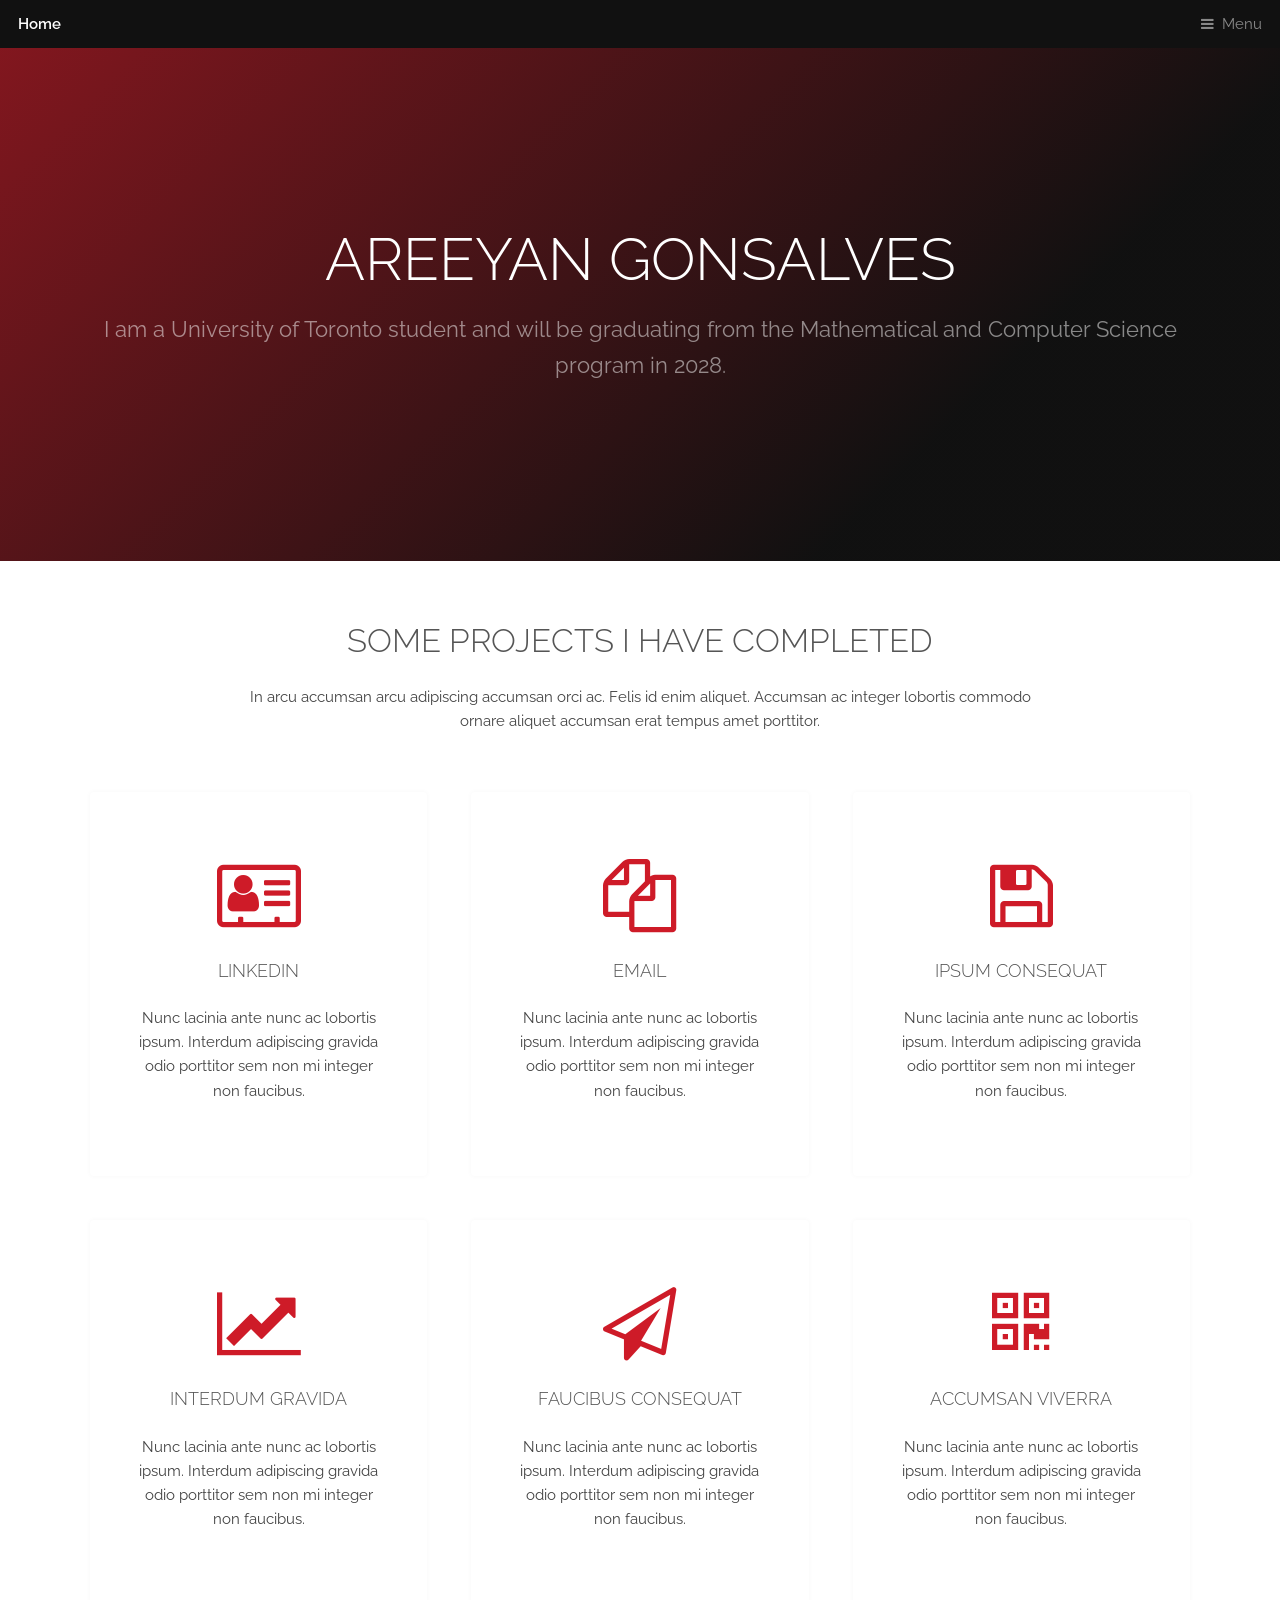
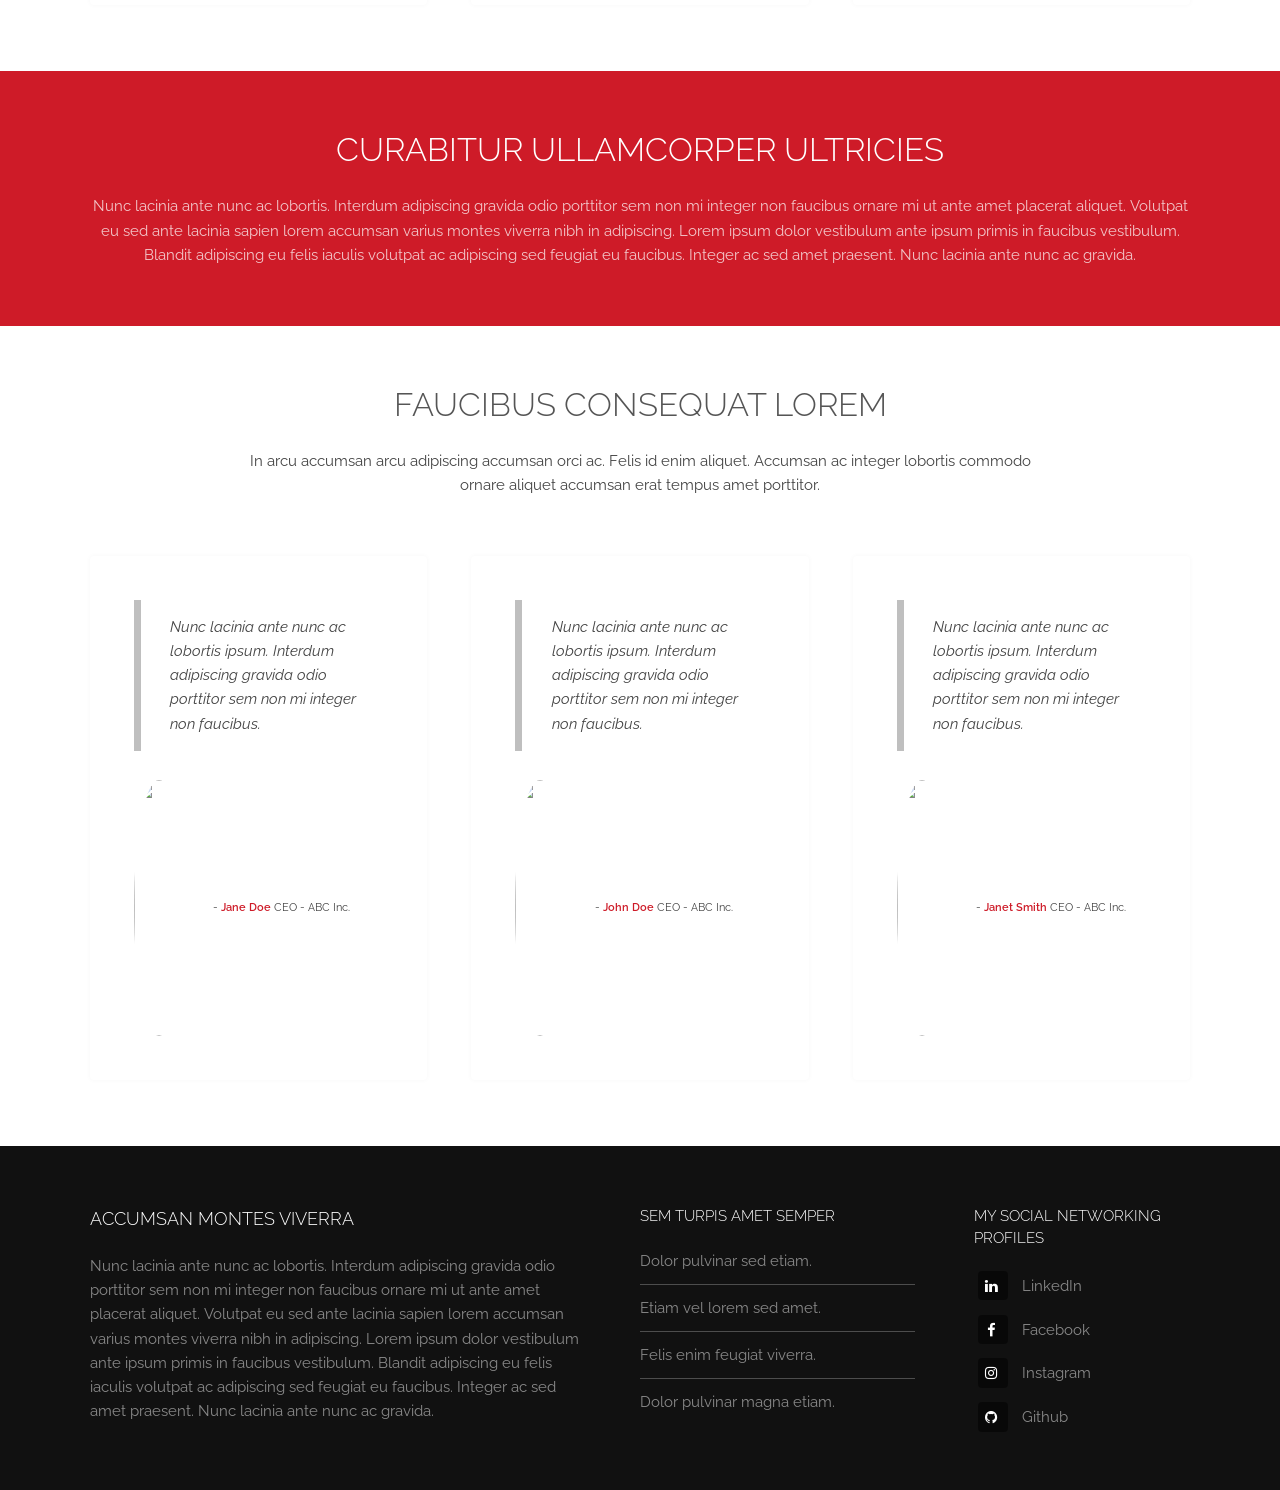
==== index.html @ 22ddaca7 "Update index.html" ====
<!DOCTYPE HTML>

<html>

<head>
	<!--Website Title-->
	<title>Areeyan's Website</title>

	<!--Website Formatting-->
	<meta charset="utf-8"><meta name="robots" content="areeyangonsalves, follow, max-image-preview:large, max-snippet:-1, max-video-preview:-1"><meta name="viewport" content="width=device-width, initial-scale=1, user-scalable=no"><meta name="description" content=""><meta name="keywords" content=""><link rel="stylesheet" href="assets/css/main.css">
</head>

<body class="is-preload">

		<!-- Header -->
			<header id="header"><a class="logo" href="areeyangonsalves.html">Home</a>
				<nav><a href="#menu">Menu</a>
				</nav></header><!-- Nav --><nav id="menu"><ul class="links">
					<li><a href="areeyangonsalves.html">Home</a></li>
					<li><a href="elements.html">Elements</a></li>
					<li><a href="resume.html">Resume</a></li>
				</ul></nav><!-- Banner --><section id="banner"><div class="inner">
					<h1>Areeyan Gonsalves</h1>
					<p>I am a University of Toronto student and will be graduating from the Mathematical and Computer Science program in 2028.</p>
				</div>
				<video autoplay loop muted playsinline src="images/banner.mp4"></video></section><!-- Highlights --><section class="wrapper"><div class="inner">
					<header class="special">
						<h2>Some projects I have completed</h2>
						<p>In arcu accumsan arcu adipiscing accumsan orci ac. Felis id enim aliquet. Accumsan ac integer lobortis commodo ornare aliquet accumsan erat tempus amet porttitor.</p>
					</header><div class="highlights">
						<section><div class="content">
								<header><a href="#" class="icon fa-vcard-o"><span class="label">Icon</span></a>
									<h3>LinkedIn</h3>
								</header><p>Nunc lacinia ante nunc ac lobortis ipsum. Interdum adipiscing gravida odio porttitor sem non mi integer non faucibus.</p>
							</div>
						</section><section><div class="content">
								<header><a href="#" class="icon fa-files-o"><span class="label">Icon</span></a>
									<h3>Email</h3>
								</header><p>Nunc lacinia ante nunc ac lobortis ipsum. Interdum adipiscing gravida odio porttitor sem non mi integer non faucibus.</p>
							</div>
						</section><section><div class="content">
								<header><a href="#" class="icon fa-floppy-o"><span class="label">Icon</span></a>
									<h3>Ipsum consequat</h3>
								</header><p>Nunc lacinia ante nunc ac lobortis ipsum. Interdum adipiscing gravida odio porttitor sem non mi integer non faucibus.</p>
							</div>
						</section><section><div class="content">
								<header><a href="#" class="icon fa-line-chart"><span class="label">Icon</span></a>
									<h3>Interdum gravida</h3>
								</header><p>Nunc lacinia ante nunc ac lobortis ipsum. Interdum adipiscing gravida odio porttitor sem non mi integer non faucibus.</p>
							</div>
						</section><section><div class="content">
								<header><a href="#" class="icon fa-paper-plane-o"><span class="label">Icon</span></a>
									<h3>Faucibus consequat</h3>
								</header><p>Nunc lacinia ante nunc ac lobortis ipsum. Interdum adipiscing gravida odio porttitor sem non mi integer non faucibus.</p>
							</div>
						</section><section><div class="content">
								<header><a href="#" class="icon fa-qrcode"><span class="label">Icon</span></a>
									<h3>Accumsan viverra</h3>
								</header><p>Nunc lacinia ante nunc ac lobortis ipsum. Interdum adipiscing gravida odio porttitor sem non mi integer non faucibus.</p>
							</div>
						</section></div>
				</div>
			</section><!-- CTA --><section id="cta" class="wrapper"><div class="inner">
					<h2>Curabitur ullamcorper ultricies</h2>
					<p>Nunc lacinia ante nunc ac lobortis. Interdum adipiscing gravida odio porttitor sem non mi integer non faucibus ornare mi ut ante amet placerat aliquet. Volutpat eu sed ante lacinia sapien lorem accumsan varius montes viverra nibh in adipiscing. Lorem ipsum dolor vestibulum ante ipsum primis in faucibus vestibulum. Blandit adipiscing eu felis iaculis volutpat ac adipiscing sed feugiat eu faucibus. Integer ac sed amet praesent. Nunc lacinia ante nunc ac gravida.</p>
				</div>
			</section><!-- Testimonials --><section class="wrapper"><div class="inner">
					<header class="special"><h2>Faucibus consequat lorem</h2>
						<p>In arcu accumsan arcu adipiscing accumsan orci ac. Felis id enim aliquet. Accumsan ac integer lobortis commodo ornare aliquet accumsan erat tempus amet porttitor.</p>
					</header><div class="testimonials">
						<section><div class="content">
								<blockquote>
									<p>Nunc lacinia ante nunc ac lobortis ipsum. Interdum adipiscing gravida odio porttitor sem non mi integer non faucibus.</p>
								</blockquote>
								<div class="author">
									<div class="image">
										<img height="256" width="256" src="images/pic01.jpg" alt=""></div>
									<p class="credit">- <strong>Jane Doe</strong> <span>CEO - ABC Inc.</span></p>
								</div>
							</div>
						</section><section><div class="content">
								<blockquote>
									<p>Nunc lacinia ante nunc ac lobortis ipsum. Interdum adipiscing gravida odio porttitor sem non mi integer non faucibus.</p>
								</blockquote>
								<div class="author">
									<div class="image">
										<img height="256" width="256" src="images/pic03.jpg" alt=""></div>
									<p class="credit">- <strong>John Doe</strong> <span>CEO - ABC Inc.</span></p>
								</div>
							</div>
						</section><section><div class="content">
								<blockquote>
									<p>Nunc lacinia ante nunc ac lobortis ipsum. Interdum adipiscing gravida odio porttitor sem non mi integer non faucibus.</p>
								</blockquote>
								<div class="author">
									<div class="image">
										<img height="256" width="256" src="images/pic02.jpg" alt=""></div>
									<p class="credit">- <strong>Janet Smith</strong> <span>CEO - ABC Inc.</span></p>
								</div>
							</div>
						</section></div>
				</div>
			</section><!-- Footer --><footer id="footer"><div class="inner">
					<div class="content">
						<section><h3>Accumsan montes viverra</h3>
							<p>Nunc lacinia ante nunc ac lobortis. Interdum adipiscing gravida odio porttitor sem non mi integer non faucibus ornare mi ut ante amet placerat aliquet. Volutpat eu sed ante lacinia sapien lorem accumsan varius montes viverra nibh in adipiscing. Lorem ipsum dolor vestibulum ante ipsum primis in faucibus vestibulum. Blandit adipiscing eu felis iaculis volutpat ac adipiscing sed feugiat eu faucibus. Integer ac sed amet praesent. Nunc lacinia ante nunc ac gravida.</p>
						</section><section>
							<h4>Sem turpis amet semper</h4>
							<ul class="alt">
								<li><a href="#">Dolor pulvinar sed etiam.</a></li>
								<li><a href="#">Etiam vel lorem sed amet.</a></li>
								<li><a href="#">Felis enim feugiat viverra.</a></li>
								<li><a href="#">Dolor pulvinar magna etiam.</a></li>
							</ul></section><section><h4>My Social Networking Profiles</h4>
							<ul class="plain">
								<li><a href="https:www.linkedin.com/in/areeyan-gonsalves-a73760275"><i class="icon fa-linkedin">&nbsp;</i>LinkedIn</a></li>
								<li><a href="#"><i class="icon fa-facebook">&nbsp;</i>Facebook</a></li>
								<li><a href="#"><i class="icon fa-instagram">&nbsp;</i>Instagram</a></li>
								<li><a href="https://github.com/areeyanG"><i class="icon fa-github">&nbsp;</i>Github</a></li>
							</ul></section></div>
				</div>

		</div>

		<!-- Scripts -->
			<script src="assets/js/jquery.min.js"></script><script src="assets/js/browser.min.js"></script><script src="assets/js/breakpoints.min.js"></script><script src="assets/js/util.js"></script><script src="assets/js/main.js"></script>

</body>

</html>
---- assets/css/main.css ----
@import url(font-awesome.min.css);
@import url("https://fonts.googleapis.com/css?family=Raleway:200,300,400,500,600");
/*
	Industrious by TEMPLATED
	templated.co @templatedco
	Released for free under the Creative Commons Attribution 3.0 license (templated.co/license)
*/
/* Basic */
@-ms-viewport {
  width: device-width; }
body {
  -ms-overflow-style: scrollbar; }

@media screen and (max-width: 480px) {
  html, body {
    min-width: 320px; } }
html {
  box-sizing: border-box; }

*, *:before, *:after {
  box-sizing: inherit; }

.image.fit img {
  height: auto;
}

body {
  background: #ffffff; }
  body.is-preload *, body.is-preload *:before, body.is-preload *:after {
    -moz-animation: none !important;
    -webkit-animation: none !important;
    -ms-animation: none !important;
    animation: none !important;
    -moz-transition: none !important;
    -webkit-transition: none !important;
    -ms-transition: none !important;
    transition: none !important; }

html, body, div, span, applet, object,
iframe, h1, h2, h3, h4, h5, h6, p, blockquote,
pre, a, abbr, acronym, address, big, cite,
code, del, dfn, em, img, ins, kbd, q, s, samp,
small, strike, strong, sub, sup, tt, var, b,
u, i, center, dl, dt, dd, ol, ul, li, fieldset,
form, label, legend, table, caption, tbody,
tfoot, thead, tr, th, td, article, aside,
canvas, details, embed, figure, figcaption,
footer, header, hgroup, menu, nav, output, ruby,
section, summary, time, mark, audio, video {
  margin: 0;
  padding: 0;
  border: 0;
  font-size: 100%;
  font: inherit;
  vertical-align: baseline; }

article, aside, details, figcaption, figure,
footer, header, hgroup, menu, nav, section {
  display: block; }

body {
  line-height: 1; }

ol, ul {
  list-style: none; }

blockquote, q {
  quotes: none; }
  blockquote:before, blockquote:after, q:before, q:after {
    content: '';
    content: none; }

table {
  border-collapse: collapse;
  border-spacing: 0; }

body {
  -webkit-text-size-adjust: none; }

mark {
  background-color: transparent;
  color: inherit; }

input::-moz-focus-inner {
  border: 0;
  padding: 0; }

input, select, textarea {
  -moz-appearance: none;
  -webkit-appearance: none;
  -ms-appearance: none;
  appearance: none; }

/* Typography */
html {
  font-size: 13pt; }
  @media screen and (max-width: 1680px) {
    html {
      font-size: 11pt; } }
  @media screen and (max-width: 980px) {
    html {
      font-size: 12pt; } }
  @media screen and (max-width: 480px) {
    html {
      font-size: 11pt; } }

body {
  background-color: #ffffff;
  color: #444444; }

body, input, select, textarea {
  font-family: "Raleway", Arial, Helvetica, sans-serif;
  font-weight: 400;
  font-size: 1rem;
  line-height: 1.65; }

a {
  -moz-transition: color 0.2s ease-in-out;
  -webkit-transition: color 0.2s ease-in-out;
  -ms-transition: color 0.2s ease-in-out;
  transition: color 0.2s ease-in-out;
  text-decoration: underline; }
  a:hover {
    text-decoration: none; }

strong, b {
  font-weight: 600; }

em, i {
  font-style: italic; }

p {
  margin: 0 0 2rem 0; }

header.special {
  text-align: center;
  margin-bottom: 4rem; }
  header.special p {
    max-width: 75%;
    margin-left: auto;
    margin-right: auto; }

h1, h2, h3, h4, h5, h6 {
  font-weight: 300;
  line-height: 1.5;
  text-transform: uppercase;
  margin: 0 0 1.5rem 0; }
  h1 a, h2 a, h3 a, h4 a, h5 a, h6 a {
    color: inherit;
    text-decoration: none; }

h1 {
  font-size: 3rem;
  line-height: 1.2; }

h2 {
  font-size: 2.25rem;
  line-height: 1.3; }

h3 {
  font-size: 1.25rem; }

h4 {
  font-size: 1rem; }

h5 {
  font-size: 0.9rem; }

h6 {
  font-size: 0.7rem; }

@media screen and (max-width: 736px) {
  h1 {
    font-size: 2.75rem;
    line-height: 1.3; }

  h2 {
    font-size: 1.75rem;
    line-height: 1.5; }

  h3 {
    font-size: 1.25rem; } }
sub {
  font-size: 0.8rem;
  position: relative;
  top: 0.5rem; }

sup {
  font-size: 0.8rem;
  position: relative;
  top: -0.5rem; }

blockquote {
  border-left: solid 0.5rem;
  font-style: italic;
  margin: 0 0 2rem 0;
  padding: 1rem 0 1rem 2rem; }

code {
  border-radius: 4px;
  border: solid 1px;
  font-family: "Courier New", monospace;
  font-size: 0.9rem;
  margin: 0 0.25rem;
  padding: 0.25rem 0.65rem; }

pre {
  -webkit-overflow-scrolling: touch;
  font-family: "Courier New", monospace;
  font-size: 0.9rem;
  margin: 0 0 2rem 0; }
  pre code {
    display: block;
    line-height: 1.75;
    padding: 1rem 1.5rem;
    overflow-x: auto; }

hr {
  border: 0;
  border-bottom: solid 1px;
  margin: 2rem 0; }
  hr.major {
    margin: 4rem 0; }

input, select, textarea {
  color: #555555; }

a {
  color: #ce1b28; }

strong, b {
  color: #555555; }

h1, h2, h3, h4, h5, h6 {
  color: #555555; }

blockquote {
  border-left-color: rgba(0, 0, 0, 0.25); }

code {
  background: rgba(0, 0, 0, 0.075);
  border-color: rgba(0, 0, 0, 0.25); }

hr {
  border-bottom-color: rgba(0, 0, 0, 0.25); }

/* Inner */
.inner {
  margin: 0 auto;
  width: 75rem;
  max-width: calc(100% - 6rem); }
  @media screen and (max-width: 480px) {
    .inner {
      max-width: calc(100% - 3rem); } }

/* Button */
input[type="submit"],
input[type="reset"],
input[type="button"],
button,
.button {
  -moz-appearance: none;
  -webkit-appearance: none;
  -ms-appearance: none;
  appearance: none;
  -moz-transition: background-color 0.2s ease-in-out, box-shadow 0.2s ease-in-out, color 0.2s ease-in-out;
  -webkit-transition: background-color 0.2s ease-in-out, box-shadow 0.2s ease-in-out, color 0.2s ease-in-out;
  -ms-transition: background-color 0.2s ease-in-out, box-shadow 0.2s ease-in-out, color 0.2s ease-in-out;
  transition: background-color 0.2s ease-in-out, box-shadow 0.2s ease-in-out, color 0.2s ease-in-out;
  border: 0;
  border-radius: 4px;
  cursor: pointer;
  display: inline-block;
  font-weight: 600;
  height: 3.25rem;
  line-height: 3.25rem;
  padding: 0 1.75rem;
  text-align: center;
  text-decoration: none;
  white-space: nowrap; }
  input[type="submit"].small,
  input[type="reset"].small,
  input[type="button"].small,
  button.small,
  .button.small {
    font-size: 0.8rem;
    height: 2.4375rem;
    line-height: 2.4375rem;
    padding: 0 1.25rem; }
  input[type="submit"].large,
  input[type="reset"].large,
  input[type="button"].large,
  button.large,
  .button.large {
    font-size: 1.35rem;
    height: 4.0625rem;
    line-height: 4.0625rem;
    padding: 0 2rem; }
  input[type="submit"].wide,
  input[type="reset"].wide,
  input[type="button"].wide,
  button.wide,
  .button.wide {
    min-width: 13rem; }
  input[type="submit"].icon:before,
  input[type="reset"].icon:before,
  input[type="button"].icon:before,
  button.icon:before,
  .button.icon:before {
    margin-right: 0.5rem; }
  input[type="submit"].fit,
  input[type="reset"].fit,
  input[type="button"].fit,
  button.fit,
  .button.fit {
    width: 100%; }
  input[type="submit"].disabled, input[type="submit"]:disabled,
  input[type="reset"].disabled,
  input[type="reset"]:disabled,
  input[type="button"].disabled,
  input[type="button"]:disabled,
  button.disabled,
  button:disabled,
  .button.disabled,
  .button:disabled {
    pointer-events: none;
    opacity: 0.25; }

input[type="submit"],
input[type="reset"],
input[type="button"],
button,
.button {
  background-color: transparent;
  box-shadow: inset 0 0 0 1px #555555;
  color: #555555 !important; }
  input[type="submit"]:hover,
  input[type="reset"]:hover,
  input[type="button"]:hover,
  button:hover,
  .button:hover {
    box-shadow: inset 0 0 0 1px #ce1b28;
    color: #ce1b28 !important; }
    input[type="submit"]:hover:active,
    input[type="reset"]:hover:active,
    input[type="button"]:hover:active,
    button:hover:active,
    .button:hover:active {
      background-color: rgba(206, 27, 40, 0.25); }
  input[type="submit"].primary,
  input[type="reset"].primary,
  input[type="button"].primary,
  button.primary,
  .button.primary {
    box-shadow: none;
    background-color: #ce1b28;
    color: #ffffff !important; }
    input[type="submit"].primary:hover,
    input[type="reset"].primary:hover,
    input[type="button"].primary:hover,
    button.primary:hover,
    .button.primary:hover {
      background-color: #e2212f;
      box-shadow: none; }
      input[type="submit"].primary:hover:active,
      input[type="reset"].primary:hover:active,
      input[type="button"].primary:hover:active,
      button.primary:hover:active,
      .button.primary:hover:active {
        background-color: #b71824; }

/* Form */
form {
  margin: 0 0 2rem 0; }

input[type="text"],
input[type="password"],
input[type="email"],
input[type="tel"],
input[type="search"],
input[type="url"],
select,
textarea {
  -moz-appearance: none;
  -webkit-appearance: none;
  -ms-appearance: none;
  appearance: none;
  border-radius: 4px;
  border: none;
  border: solid 1px;
  color: inherit;
  display: block;
  outline: 0;
  padding: 0 1rem;
  text-decoration: none;
  width: 100%; }
  input[type="text"]:invalid,
  input[type="password"]:invalid,
  input[type="email"]:invalid,
  input[type="tel"]:invalid,
  input[type="search"]:invalid,
  input[type="url"]:invalid,
  select:invalid,
  textarea:invalid {
    box-shadow: none; }

label {
  display: block;
  font-size: 1rem;
  font-weight: 600;
  margin: 0 0 1rem 0; }

input[type="text"],
input[type="password"],
input[type="email"],
input[type="tel"],
input[type="search"],
input[type="url"] {
  height: 3.25rem; }

select {
  background-size: 1.25rem;
  background-repeat: no-repeat;
  background-position: calc(100% - 1rem) center;
  height: 3.25rem;
  padding-right: 3.25rem;
  text-overflow: ellipsis; }
  select:focus::-ms-value {
    background-color: transparent; }
  select::-ms-expand {
    display: none; }

textarea {
  padding: 0.75rem 1rem; }

input[type="checkbox"],
input[type="radio"] {
  -moz-appearance: none;
  -webkit-appearance: none;
  -ms-appearance: none;
  appearance: none;
  display: block;
  float: left;
  margin-right: -2rem;
  opacity: 0;
  width: 1rem;
  z-index: -1; }
  input[type="checkbox"] + label,
  input[type="radio"] + label {
    text-decoration: none;
    cursor: pointer;
    display: inline-block;
    font-size: 1rem;
    font-weight: 400;
    padding-left: 2.825rem;
    padding-right: 0.875rem;
    position: relative; }
    input[type="checkbox"] + label:before,
    input[type="radio"] + label:before {
      -moz-osx-font-smoothing: grayscale;
      -webkit-font-smoothing: antialiased;
      font-family: FontAwesome;
      font-style: normal;
      font-weight: normal;
      text-transform: none !important; }
    input[type="checkbox"] + label:before,
    input[type="radio"] + label:before {
      border-radius: 4px;
      border: solid 1px;
      content: '';
      display: inline-block;
      height: 1.95rem;
      left: 0;
      line-height: 1.86875rem;
      position: absolute;
      text-align: center;
      top: -0.1625rem;
      width: 1.95rem; }
  input[type="checkbox"]:checked + label:before,
  input[type="radio"]:checked + label:before {
    content: '\f00c'; }

input[type="checkbox"] + label:before {
  border-radius: 4px; }

input[type="radio"] + label:before {
  border-radius: 100%; }

::-webkit-input-placeholder {
  opacity: 1.0; }

:-moz-placeholder {
  opacity: 1.0; }

::-moz-placeholder {
  opacity: 1.0; }

:-ms-input-placeholder {
  opacity: 1.0; }

label {
  color: #555555; }

input[type="text"],
input[type="password"],
input[type="email"],
input[type="tel"],
input[type="search"],
input[type="url"],
select,
textarea {
  background-color: rgba(0, 0, 0, 0.075);
  border-color: rgba(0, 0, 0, 0.25); }
  input[type="text"]:focus,
  input[type="password"]:focus,
  input[type="email"]:focus,
  input[type="tel"]:focus,
  input[type="search"]:focus,
  input[type="url"]:focus,
  select:focus,
  textarea:focus {
    border-color: #ce1b28;
    box-shadow: 0 0 0 1px #ce1b28; }

select {
  background-image: url("data:image/svg+xml;charset=utf8,%3Csvg xmlns='http://www.w3.org/2000/svg' width='40' height='40' preserveAspectRatio='none' viewBox='0 0 40 40'%3E%3Cpath d='M9.4,12.3l10.4,10.4l10.4-10.4c0.2-0.2,0.5-0.4,0.9-0.4c0.3,0,0.6,0.1,0.9,0.4l3.3,3.3c0.2,0.2,0.4,0.5,0.4,0.9 c0,0.4-0.1,0.6-0.4,0.9L20.7,31.9c-0.2,0.2-0.5,0.4-0.9,0.4c-0.3,0-0.6-0.1-0.9-0.4L4.3,17.3c-0.2-0.2-0.4-0.5-0.4-0.9 c0-0.4,0.1-0.6,0.4-0.9l3.3-3.3c0.2-0.2,0.5-0.4,0.9-0.4S9.1,12.1,9.4,12.3z' fill='rgba(0, 0, 0, 0.25)' /%3E%3C/svg%3E"); }
  select option {
    color: #444444;
    background-color: #ffffff; }

input[type="checkbox"] + label,
input[type="radio"] + label {
  color: #444444; }
  input[type="checkbox"] + label:before,
  input[type="radio"] + label:before {
    background: rgba(0, 0, 0, 0.075);
    border-color: rgba(0, 0, 0, 0.25); }
input[type="checkbox"]:checked + label:before,
input[type="radio"]:checked + label:before {
  background-color: #ce1b28;
  border-color: #ce1b28;
  color: #ffffff; }
input[type="checkbox"]:focus + label:before,
input[type="radio"]:focus + label:before {
  border-color: #ce1b28;
  box-shadow: 0 0 0 1px #ce1b28; }

::-webkit-input-placeholder {
  color: #bbbbbb !important; }

:-moz-placeholder {
  color: #bbbbbb !important; }

::-moz-placeholder {
  color: #bbbbbb !important; }

:-ms-input-placeholder {
  color: #bbbbbb !important; }

/* List */
ol {
  list-style: decimal;
  margin: 0 0 2rem 0;
  padding-left: 1.25rem; }
  ol li {
    padding-left: 0.25rem; }

ul {
  list-style: disc;
  margin: 0 0 2rem 0;
  padding-left: 1rem; }
  ul li {
    padding-left: 0.325rem; }
  ul.plain {
    list-style: none;
    padding-left: 0; }
    ul.plain li {
      margin-bottom: 1rem; }
      ul.plain li .icon {
        border-radius: 4px;
        color: #ffffff;
        display: inline-block;
        margin-right: 1rem;
        text-align: center;
        width: 2rem;
        height: 2rem;
        line-height: 2rem;
        background: rgba(0, 0, 0, 0.5); }
  ul.alt {
    list-style: none;
    padding-left: 0; }
    ul.alt li {
      border-top: solid 1px;
      padding: 0.75rem 0; }
      ul.alt li:first-child {
        border-top: 0;
        padding-top: 0; }
      ul.alt li:last-child {
        padding-bottom: 0; }

dl {
  margin: 0 0 2rem 0; }
  dl dt {
    display: block;
    font-weight: 600;
    margin: 0 0 1rem 0; }
  dl dd {
    margin-left: 1.5rem; }

ul.alt li {
  border-top-color: rgba(0, 0, 0, 0.25); }

/* Table */
.table-wrapper {
  -webkit-overflow-scrolling: touch;
  overflow-x: auto; }

table {
  margin: 0 0 2rem 0;
  width: 100%; }
  table tbody tr {
    border: solid 1px;
    border-left: 0;
    border-right: 0; }
  table td {
    padding: 0.75rem 0.75rem; }
  table th {
    font-size: 0.9rem;
    font-weight: 600;
    padding: 0 0.75rem 0.75rem 0.75rem;
    text-align: left; }
  table thead {
    border-bottom: solid 2px; }
  table tfoot {
    border-top: solid 2px; }
  table.alt {
    border-collapse: separate; }
    table.alt tbody tr td {
      border: solid 1px;
      border-left-width: 0;
      border-top-width: 0; }
      table.alt tbody tr td:first-child {
        border-left-width: 1px; }
    table.alt tbody tr:first-child td {
      border-top-width: 1px; }
    table.alt thead {
      border-bottom: 0; }
    table.alt tfoot {
      border-top: 0; }

table tbody tr {
  border-color: rgba(0, 0, 0, 0.25); }
  table tbody tr:nth-child(2n + 1) {
    background-color: rgba(0, 0, 0, 0.075); }
table th {
  color: #555555; }
table thead {
  border-bottom-color: rgba(0, 0, 0, 0.25); }
table tfoot {
  border-top-color: rgba(0, 0, 0, 0.25); }
table.alt tbody tr td {
  border-color: rgba(0, 0, 0, 0.25); }

/* Highlights */
.highlights {
  width: 100%;
  margin: 2.5rem 0;
  display: -moz-flex;
  display: -webkit-flex;
  display: -ms-flex;
  display: flex;
  -moz-flex-wrap: wrap;
  -webkit-flex-wrap: wrap;
  -ms-flex-wrap: wrap;
  flex-wrap: wrap;
  -moz-align-items: -moz-stretch;
  -webkit-align-items: -webkit-stretch;
  -ms-align-items: -ms-stretch;
  align-items: stretch; }
  .highlights > * {
    -moz-flex-shrink: 1;
    -webkit-flex-shrink: 1;
    -ms-flex-shrink: 1;
    flex-shrink: 1;
    -moz-flex-grow: 0;
    -webkit-flex-grow: 0;
    -ms-flex-grow: 0;
    flex-grow: 0; }
  .highlights > * {
    width: 33.3333333333%; }
  .highlights > * {
    padding: 1.5rem;
    width: calc(33.3333333333% + 1rem); }
  .highlights > :nth-child(-n + 3) {
    padding-top: 0; }
  .highlights > :nth-last-child(-n + 3) {
    padding-bottom: 0; }
  .highlights > :nth-child(3n + 1) {
    padding-left: 0; }
  .highlights > :nth-child(3n) {
    padding-right: 0; }
  .highlights > :nth-child(3n + 1),
  .highlights > :nth-child(3n) {
    width: calc(33.3333333333% + -0.5rem); }
  .highlights .content {
    border-radius: 4px;
    height: 100%;
    padding: 3rem;
    text-align: center; }
    .highlights .content .icon {
      font-size: 5rem; }
  .highlights > div > :last-child {
    margin-bottom: 0; }
  @media screen and (max-width: 980px) {
    .highlights > * {
      width: 50%; }
    .highlights > * {
      padding: 1rem;
      width: calc(33.3333333333% + 0.6666666667rem); }
    .highlights > :nth-child(-n + 3) {
      padding-top: 1rem; }
    .highlights > :nth-last-child(-n + 3) {
      padding-bottom: 1rem; }
    .highlights > :nth-child(3n + 1) {
      padding-left: 1rem; }
    .highlights > :nth-child(3n) {
      padding-right: 1rem; }
    .highlights > :nth-child(3n + 1),
    .highlights > :nth-child(3n) {
      padding: 1rem;
      width: calc(50% + 1rem); }
    .highlights > * {
      padding: 1rem;
      width: calc(50% + 1rem); }
    .highlights > :nth-child(-n + 2) {
      padding-top: 0; }
    .highlights > :nth-last-child(-n + 2) {
      padding-bottom: 0; }
    .highlights > :nth-child(2n + 1) {
      padding-left: 0; }
    .highlights > :nth-child(2n) {
      padding-right: 0; }
    .highlights > :nth-child(2n + 1),
    .highlights > :nth-child(2n) {
      width: calc(50% + 0rem); }
    .highlights .content {
      padding: 2rem; } }
  @media screen and (max-width: 736px) {
    .highlights > * {
      width: 100%; }
    .highlights > * {
      padding: 1rem;
      width: calc(33.3333333333% + 0.6666666667rem); }
    .highlights > :nth-child(-n + 3) {
      padding-top: 1rem; }
    .highlights > :nth-last-child(-n + 3) {
      padding-bottom: 1rem; }
    .highlights > :nth-child(3n + 1) {
      padding-left: 1rem; }
    .highlights > :nth-child(3n) {
      padding-right: 1rem; }
    .highlights > :nth-child(3n + 1),
    .highlights > :nth-child(3n) {
      padding: 1rem;
      width: calc(100% + 2rem); }
    .highlights > * {
      padding: 1rem;
      width: calc(50% + 1rem); }
    .highlights > :nth-child(-n + 2) {
      padding-top: 1rem; }
    .highlights > :nth-last-child(-n + 2) {
      padding-bottom: 1rem; }
    .highlights > :nth-child(2n + 1) {
      padding-left: 1rem; }
    .highlights > :nth-child(2n) {
      padding-right: 1rem; }
    .highlights > :nth-child(2n + 1),
    .highlights > :nth-child(2n) {
      padding: 1rem;
      width: calc(100% + 2rem); }
    .highlights > * {
      padding: 1rem;
      width: calc(100% + 2rem); }
    .highlights > :nth-child(-n + 1) {
      padding-top: 0; }
    .highlights > :nth-last-child(-n + 1) {
      padding-bottom: 0; }
    .highlights > :nth-child(1n + 1) {
      padding-left: 0; }
    .highlights > :nth-child(1n) {
      padding-right: 0; }
    .highlights > :nth-child(1n + 1),
    .highlights > :nth-child(1n) {
      width: calc(100% + 1rem); } }

.highlights .content {
  background: #ffffff;
  box-shadow: 0px 0px 4px 1px rgba(0, 0, 0, 0.025); }

/* Testimonials */
.testimonials {
  margin: 2.5rem 0;
  width: 100%;
  display: -moz-flex;
  display: -webkit-flex;
  display: -ms-flex;
  display: flex;
  -moz-flex-wrap: wrap;
  -webkit-flex-wrap: wrap;
  -ms-flex-wrap: wrap;
  flex-wrap: wrap;
  -moz-align-items: -moz-stretch;
  -webkit-align-items: -webkit-stretch;
  -ms-align-items: -ms-stretch;
  align-items: stretch; }
  .testimonials > * {
    -moz-flex-shrink: 1;
    -webkit-flex-shrink: 1;
    -ms-flex-shrink: 1;
    flex-shrink: 1;
    -moz-flex-grow: 0;
    -webkit-flex-grow: 0;
    -ms-flex-grow: 0;
    flex-grow: 0; }
  .testimonials > * {
    width: 33.3333333333%; }
  .testimonials > * {
    padding: 1.5rem;
    width: calc(33.3333333333% + 1rem); }
  .testimonials > :nth-child(-n + 3) {
    padding-top: 0; }
  .testimonials > :nth-last-child(-n + 3) {
    padding-bottom: 0; }
  .testimonials > :nth-child(3n + 1) {
    padding-left: 0; }
  .testimonials > :nth-child(3n) {
    padding-right: 0; }
  .testimonials > :nth-child(3n + 1),
  .testimonials > :nth-child(3n) {
    width: calc(33.3333333333% + -0.5rem); }
  .testimonials .content {
    border-radius: 4px;
    height: 100%;
    padding: 3rem; }
    .testimonials .content .author {
      display: -moz-flex;
      display: -webkit-flex;
      display: -ms-flex;
      display: flex;
      -moz-align-items: center;
      -webkit-align-items: center;
      -ms-align-items: center;
      align-items: center; }
      .testimonials .content .author blockquote {
        margin: 0; }
      .testimonials .content .author .image {
        margin-right: 2rem;
        width: 20%; }
        .testimonials .content .author .image img {
          border-radius: 100%;
          max-width: 100%; }
    .testimonials .content .credit {
      font-size: 0.75rem; }
    .testimonials .content p:last-child {
      margin: 0; }
  .testimonials > div > :last-child {
    margin-bottom: 0; }
  @media screen and (max-width: 980px) {
    .testimonials > * {
      width: 50%; }
    .testimonials > * {
      padding: 1rem;
      width: calc(33.3333333333% + 0.6666666667rem); }
    .testimonials > :nth-child(-n + 3) {
      padding-top: 1rem; }
    .testimonials > :nth-last-child(-n + 3) {
      padding-bottom: 1rem; }
    .testimonials > :nth-child(3n + 1) {
      padding-left: 1rem; }
    .testimonials > :nth-child(3n) {
      padding-right: 1rem; }
    .testimonials > :nth-child(3n + 1),
    .testimonials > :nth-child(3n) {
      padding: 1rem;
      width: calc(50% + 1rem); }
    .testimonials > * {
      padding: 1rem;
      width: calc(50% + 1rem); }
    .testimonials > :nth-child(-n + 2) {
      padding-top: 0; }
    .testimonials > :nth-last-child(-n + 2) {
      padding-bottom: 0; }
    .testimonials > :nth-child(2n + 1) {
      padding-left: 0; }
    .testimonials > :nth-child(2n) {
      padding-right: 0; }
    .testimonials > :nth-child(2n + 1),
    .testimonials > :nth-child(2n) {
      width: calc(50% + 0rem); }
    .testimonials .content {
      padding: 2rem; } }
  @media screen and (max-width: 736px) {
    .testimonials > * {
      width: 100%; }
    .testimonials > * {
      padding: 1rem;
      width: calc(33.3333333333% + 0.6666666667rem); }
    .testimonials > :nth-child(-n + 3) {
      padding-top: 1rem; }
    .testimonials > :nth-last-child(-n + 3) {
      padding-bottom: 1rem; }
    .testimonials > :nth-child(3n + 1) {
      padding-left: 1rem; }
    .testimonials > :nth-child(3n) {
      padding-right: 1rem; }
    .testimonials > :nth-child(3n + 1),
    .testimonials > :nth-child(3n) {
      padding: 1rem;
      width: calc(100% + 2rem); }
    .testimonials > * {
      padding: 1rem;
      width: calc(50% + 1rem); }
    .testimonials > :nth-child(-n + 2) {
      padding-top: 1rem; }
    .testimonials > :nth-last-child(-n + 2) {
      padding-bottom: 1rem; }
    .testimonials > :nth-child(2n + 1) {
      padding-left: 1rem; }
    .testimonials > :nth-child(2n) {
      padding-right: 1rem; }
    .testimonials > :nth-child(2n + 1),
    .testimonials > :nth-child(2n) {
      padding: 1rem;
      width: calc(100% + 2rem); }
    .testimonials > * {
      padding: 1rem;
      width: calc(100% + 2rem); }
    .testimonials > :nth-child(-n + 1) {
      padding-top: 0; }
    .testimonials > :nth-last-child(-n + 1) {
      padding-bottom: 0; }
    .testimonials > :nth-child(1n + 1) {
      padding-left: 0; }
    .testimonials > :nth-child(1n) {
      padding-right: 0; }
    .testimonials > :nth-child(1n + 1),
    .testimonials > :nth-child(1n) {
      width: calc(100% + 1rem); } }

.testimonials .content {
  background: #ffffff;
  box-shadow: 0px 0px 4px 1px rgba(0, 0, 0, 0.025); }
  .testimonials .content .credit strong {
    color: #ce1b28; }

/* Actions */
ul.actions {
  display: -moz-flex;
  display: -webkit-flex;
  display: -ms-flex;
  display: flex;
  cursor: default;
  list-style: none;
  margin-left: -1rem;
  padding-left: 0; }
  ul.actions li {
    padding: 0 0 0 1rem;
    vertical-align: middle; }
  ul.actions.special {
    -moz-justify-content: center;
    -webkit-justify-content: center;
    -ms-justify-content: center;
    justify-content: center;
    width: calc(100% + 1rem); }
  ul.actions.stacked {
    -moz-flex-direction: column;
    -webkit-flex-direction: column;
    -ms-flex-direction: column;
    flex-direction: column;
    margin-left: 0; }
    ul.actions.stacked li {
      padding: 1.3rem 0 0 0; }
      ul.actions.stacked li:first-child {
        padding-top: 0; }
  ul.actions.fit {
    width: calc(100% + 1rem); }
    ul.actions.fit li {
      -moz-flex-grow: 1;
      -webkit-flex-grow: 1;
      -ms-flex-grow: 1;
      flex-grow: 1;
      -moz-flex-shrink: 1;
      -webkit-flex-shrink: 1;
      -ms-flex-shrink: 1;
      flex-shrink: 1;
      width: 100%; }
      ul.actions.fit li > * {
        width: 100%; }
    ul.actions.fit.stacked {
      width: 100%; }
  @media screen and (max-width: 480px) {
    ul.actions:not(.fixed) {
      -moz-flex-direction: column;
      -webkit-flex-direction: column;
      -ms-flex-direction: column;
      flex-direction: column;
      margin-left: 0;
      width: 100% !important; }
      ul.actions:not(.fixed) li {
        -moz-flex-grow: 1;
        -webkit-flex-grow: 1;
        -ms-flex-grow: 1;
        flex-grow: 1;
        -moz-flex-shrink: 1;
        -webkit-flex-shrink: 1;
        -ms-flex-shrink: 1;
        flex-shrink: 1;
        padding: 1rem 0 0 0;
        text-align: center;
        width: 100%; }
        ul.actions:not(.fixed) li > * {
          width: 100%; }
        ul.actions:not(.fixed) li:first-child {
          padding-top: 0; }
        ul.actions:not(.fixed) li input[type="submit"],
        ul.actions:not(.fixed) li input[type="reset"],
        ul.actions:not(.fixed) li input[type="button"],
        ul.actions:not(.fixed) li button,
        ul.actions:not(.fixed) li .button {
          width: 100%; }
          ul.actions:not(.fixed) li input[type="submit"].icon:before,
          ul.actions:not(.fixed) li input[type="reset"].icon:before,
          ul.actions:not(.fixed) li input[type="button"].icon:before,
          ul.actions:not(.fixed) li button.icon:before,
          ul.actions:not(.fixed) li .button.icon:before {
            margin-left: -0.5rem; } }

/* Grid */
.row {
  display: flex;
  flex-wrap: wrap;
  box-sizing: border-box; }
  .row > * {
    box-sizing: border-box; }
  .row.gtr-uniform > * > :last-child {
    margin-bottom: 0; }

.row > .imp {
  order: -1; }
.row > .col-1 {
  width: 8.3333333333%; }
.row > .off-1 {
  margin-left: 8.3333333333%; }
.row > .col-2 {
  width: 16.6666666667%; }
.row > .off-2 {
  margin-left: 16.6666666667%; }
.row > .col-3 {
  width: 25%; }
.row > .off-3 {
  margin-left: 25%; }
.row > .col-4 {
  width: 33.3333333333%; }
.row > .off-4 {
  margin-left: 33.3333333333%; }
.row > .col-5 {
  width: 41.6666666667%; }
.row > .off-5 {
  margin-left: 41.6666666667%; }
.row > .col-6 {
  width: 50%; }
.row > .off-6 {
  margin-left: 50%; }
.row > .col-7 {
  width: 58.3333333333%; }
.row > .off-7 {
  margin-left: 58.3333333333%; }
.row > .col-8 {
  width: 66.6666666667%; }
.row > .off-8 {
  margin-left: 66.6666666667%; }
.row > .col-9 {
  width: 75%; }
.row > .off-9 {
  margin-left: 75%; }
.row > .col-10 {
  width: 83.3333333333%; }
.row > .off-10 {
  margin-left: 83.3333333333%; }
.row > .col-11 {
  width: 91.6666666667%; }
.row > .off-11 {
  margin-left: 91.6666666667%; }
.row > .col-12 {
  width: 100%; }
.row > .off-12 {
  margin-left: 100%; }
.row.gtr-0 {
  margin-top: 0;
  margin-left: 0rem; }
  .row.gtr-0 > * {
    padding: 0 0 0 0rem; }
  .row.gtr-0.gtr-uniform {
    margin-top: 0rem; }
    .row.gtr-0.gtr-uniform > * {
      padding-top: 0rem; }
.row.gtr-25 {
  margin-top: 0;
  margin-left: -0.75rem; }
  .row.gtr-25 > * {
    padding: 0 0 0 0.75rem; }
  .row.gtr-25.gtr-uniform {
    margin-top: -0.75rem; }
    .row.gtr-25.gtr-uniform > * {
      padding-top: 0.75rem; }
.row.gtr-50 {
  margin-top: 0;
  margin-left: -1.5rem; }
  .row.gtr-50 > * {
    padding: 0 0 0 1.5rem; }
  .row.gtr-50.gtr-uniform {
    margin-top: -1.5rem; }
    .row.gtr-50.gtr-uniform > * {
      padding-top: 1.5rem; }
.row {
  margin-top: 0;
  margin-left: -3rem; }
  .row > * {
    padding: 0 0 0 3rem; }
  .row.gtr-uniform {
    margin-top: -3rem; }
    .row.gtr-uniform > * {
      padding-top: 3rem; }
.row.gtr-150 {
  margin-top: 0;
  margin-left: -4.5rem; }
  .row.gtr-150 > * {
    padding: 0 0 0 4.5rem; }
  .row.gtr-150.gtr-uniform {
    margin-top: -4.5rem; }
    .row.gtr-150.gtr-uniform > * {
      padding-top: 4.5rem; }
.row.gtr-200 {
  margin-top: 0;
  margin-left: -6rem; }
  .row.gtr-200 > * {
    padding: 0 0 0 6rem; }
  .row.gtr-200.gtr-uniform {
    margin-top: -6rem; }
    .row.gtr-200.gtr-uniform > * {
      padding-top: 6rem; }

@media screen and (max-width: 1680px) {
  .row {
    display: flex;
    flex-wrap: wrap;
    box-sizing: border-box; }
    .row > * {
      box-sizing: border-box; }
    .row.gtr-uniform > * > :last-child {
      margin-bottom: 0; }

  .row > .imp-xlarge {
    order: -1; }
  .row > .col-1-xlarge {
    width: 8.3333333333%; }
  .row > .off-1-xlarge {
    margin-left: 8.3333333333%; }
  .row > .col-2-xlarge {
    width: 16.6666666667%; }
  .row > .off-2-xlarge {
    margin-left: 16.6666666667%; }
  .row > .col-3-xlarge {
    width: 25%; }
  .row > .off-3-xlarge {
    margin-left: 25%; }
  .row > .col-4-xlarge {
    width: 33.3333333333%; }
  .row > .off-4-xlarge {
    margin-left: 33.3333333333%; }
  .row > .col-5-xlarge {
    width: 41.6666666667%; }
  .row > .off-5-xlarge {
    margin-left: 41.6666666667%; }
  .row > .col-6-xlarge {
    width: 50%; }
  .row > .off-6-xlarge {
    margin-left: 50%; }
  .row > .col-7-xlarge {
    width: 58.3333333333%; }
  .row > .off-7-xlarge {
    margin-left: 58.3333333333%; }
  .row > .col-8-xlarge {
    width: 66.6666666667%; }
  .row > .off-8-xlarge {
    margin-left: 66.6666666667%; }
  .row > .col-9-xlarge {
    width: 75%; }
  .row > .off-9-xlarge {
    margin-left: 75%; }
  .row > .col-10-xlarge {
    width: 83.3333333333%; }
  .row > .off-10-xlarge {
    margin-left: 83.3333333333%; }
  .row > .col-11-xlarge {
    width: 91.6666666667%; }
  .row > .off-11-xlarge {
    margin-left: 91.6666666667%; }
  .row > .col-12-xlarge {
    width: 100%; }
  .row > .off-12-xlarge {
    margin-left: 100%; }
  .row.gtr-0 {
    margin-top: 0;
    margin-left: 0rem; }
    .row.gtr-0 > * {
      padding: 0 0 0 0rem; }
    .row.gtr-0.gtr-uniform {
      margin-top: 0rem; }
      .row.gtr-0.gtr-uniform > * {
        padding-top: 0rem; }
  .row.gtr-25 {
    margin-top: 0;
    margin-left: -0.75rem; }
    .row.gtr-25 > * {
      padding: 0 0 0 0.75rem; }
    .row.gtr-25.gtr-uniform {
      margin-top: -0.75rem; }
      .row.gtr-25.gtr-uniform > * {
        padding-top: 0.75rem; }
  .row.gtr-50 {
    margin-top: 0;
    margin-left: -1.5rem; }
    .row.gtr-50 > * {
      padding: 0 0 0 1.5rem; }
    .row.gtr-50.gtr-uniform {
      margin-top: -1.5rem; }
      .row.gtr-50.gtr-uniform > * {
        padding-top: 1.5rem; }
  .row {
    margin-top: 0;
    margin-left: -3rem; }
    .row > * {
      padding: 0 0 0 3rem; }
    .row.gtr-uniform {
      margin-top: -3rem; }
      .row.gtr-uniform > * {
        padding-top: 3rem; }
  .row.gtr-150 {
    margin-top: 0;
    margin-left: -4.5rem; }
    .row.gtr-150 > * {
      padding: 0 0 0 4.5rem; }
    .row.gtr-150.gtr-uniform {
      margin-top: -4.5rem; }
      .row.gtr-150.gtr-uniform > * {
        padding-top: 4.5rem; }
  .row.gtr-200 {
    margin-top: 0;
    margin-left: -6rem; }
    .row.gtr-200 > * {
      padding: 0 0 0 6rem; }
    .row.gtr-200.gtr-uniform {
      margin-top: -6rem; }
      .row.gtr-200.gtr-uniform > * {
        padding-top: 6rem; } }
@media screen and (max-width: 1280px) {
  .row {
    display: flex;
    flex-wrap: wrap;
    box-sizing: border-box; }
    .row > * {
      box-sizing: border-box; }
    .row.gtr-uniform > * > :last-child {
      margin-bottom: 0; }

  .row > .imp-large {
    order: -1; }
  .row > .col-1-large {
    width: 8.3333333333%; }
  .row > .off-1-large {
    margin-left: 8.3333333333%; }
  .row > .col-2-large {
    width: 16.6666666667%; }
  .row > .off-2-large {
    margin-left: 16.6666666667%; }
  .row > .col-3-large {
    width: 25%; }
  .row > .off-3-large {
    margin-left: 25%; }
  .row > .col-4-large {
    width: 33.3333333333%; }
  .row > .off-4-large {
    margin-left: 33.3333333333%; }
  .row > .col-5-large {
    width: 41.6666666667%; }
  .row > .off-5-large {
    margin-left: 41.6666666667%; }
  .row > .col-6-large {
    width: 50%; }
  .row > .off-6-large {
    margin-left: 50%; }
  .row > .col-7-large {
    width: 58.3333333333%; }
  .row > .off-7-large {
    margin-left: 58.3333333333%; }
  .row > .col-8-large {
    width: 66.6666666667%; }
  .row > .off-8-large {
    margin-left: 66.6666666667%; }
  .row > .col-9-large {
    width: 75%; }
  .row > .off-9-large {
    margin-left: 75%; }
  .row > .col-10-large {
    width: 83.3333333333%; }
  .row > .off-10-large {
    margin-left: 83.3333333333%; }
  .row > .col-11-large {
    width: 91.6666666667%; }
  .row > .off-11-large {
    margin-left: 91.6666666667%; }
  .row > .col-12-large {
    width: 100%; }
  .row > .off-12-large {
    margin-left: 100%; }
  .row.gtr-0 {
    margin-top: 0;
    margin-left: 0rem; }
    .row.gtr-0 > * {
      padding: 0 0 0 0rem; }
    .row.gtr-0.gtr-uniform {
      margin-top: 0rem; }
      .row.gtr-0.gtr-uniform > * {
        padding-top: 0rem; }
  .row.gtr-25 {
    margin-top: 0;
    margin-left: -0.375rem; }
    .row.gtr-25 > * {
      padding: 0 0 0 0.375rem; }
    .row.gtr-25.gtr-uniform {
      margin-top: -0.375rem; }
      .row.gtr-25.gtr-uniform > * {
        padding-top: 0.375rem; }
  .row.gtr-50 {
    margin-top: 0;
    margin-left: -0.75rem; }
    .row.gtr-50 > * {
      padding: 0 0 0 0.75rem; }
    .row.gtr-50.gtr-uniform {
      margin-top: -0.75rem; }
      .row.gtr-50.gtr-uniform > * {
        padding-top: 0.75rem; }
  .row {
    margin-top: 0;
    margin-left: -1.5rem; }
    .row > * {
      padding: 0 0 0 1.5rem; }
    .row.gtr-uniform {
      margin-top: -1.5rem; }
      .row.gtr-uniform > * {
        padding-top: 1.5rem; }
  .row.gtr-150 {
    margin-top: 0;
    margin-left: -2.25rem; }
    .row.gtr-150 > * {
      padding: 0 0 0 2.25rem; }
    .row.gtr-150.gtr-uniform {
      margin-top: -2.25rem; }
      .row.gtr-150.gtr-uniform > * {
        padding-top: 2.25rem; }
  .row.gtr-200 {
    margin-top: 0;
    margin-left: -3rem; }
    .row.gtr-200 > * {
      padding: 0 0 0 3rem; }
    .row.gtr-200.gtr-uniform {
      margin-top: -3rem; }
      .row.gtr-200.gtr-uniform > * {
        padding-top: 3rem; } }
@media screen and (max-width: 980px) {
  .row {
    display: flex;
    flex-wrap: wrap;
    box-sizing: border-box; }
    .row > * {
      box-sizing: border-box; }
    .row.gtr-uniform > * > :last-child {
      margin-bottom: 0; }

  .row > .imp-medium {
    order: -1; }
  .row > .col-1-medium {
    width: 8.3333333333%; }
  .row > .off-1-medium {
    margin-left: 8.3333333333%; }
  .row > .col-2-medium {
    width: 16.6666666667%; }
  .row > .off-2-medium {
    margin-left: 16.6666666667%; }
  .row > .col-3-medium {
    width: 25%; }
  .row > .off-3-medium {
    margin-left: 25%; }
  .row > .col-4-medium {
    width: 33.3333333333%; }
  .row > .off-4-medium {
    margin-left: 33.3333333333%; }
  .row > .col-5-medium {
    width: 41.6666666667%; }
  .row > .off-5-medium {
    margin-left: 41.6666666667%; }
  .row > .col-6-medium {
    width: 50%; }
  .row > .off-6-medium {
    margin-left: 50%; }
  .row > .col-7-medium {
    width: 58.3333333333%; }
  .row > .off-7-medium {
    margin-left: 58.3333333333%; }
  .row > .col-8-medium {
    width: 66.6666666667%; }
  .row > .off-8-medium {
    margin-left: 66.6666666667%; }
  .row > .col-9-medium {
    width: 75%; }
  .row > .off-9-medium {
    margin-left: 75%; }
  .row > .col-10-medium {
    width: 83.3333333333%; }
  .row > .off-10-medium {
    margin-left: 83.3333333333%; }
  .row > .col-11-medium {
    width: 91.6666666667%; }
  .row > .off-11-medium {
    margin-left: 91.6666666667%; }
  .row > .col-12-medium {
    width: 100%; }
  .row > .off-12-medium {
    margin-left: 100%; }
  .row.gtr-0 {
    margin-top: 0;
    margin-left: 0rem; }
    .row.gtr-0 > * {
      padding: 0 0 0 0rem; }
    .row.gtr-0.gtr-uniform {
      margin-top: 0rem; }
      .row.gtr-0.gtr-uniform > * {
        padding-top: 0rem; }
  .row.gtr-25 {
    margin-top: 0;
    margin-left: -0.375rem; }
    .row.gtr-25 > * {
      padding: 0 0 0 0.375rem; }
    .row.gtr-25.gtr-uniform {
      margin-top: -0.375rem; }
      .row.gtr-25.gtr-uniform > * {
        padding-top: 0.375rem; }
  .row.gtr-50 {
    margin-top: 0;
    margin-left: -0.75rem; }
    .row.gtr-50 > * {
      padding: 0 0 0 0.75rem; }
    .row.gtr-50.gtr-uniform {
      margin-top: -0.75rem; }
      .row.gtr-50.gtr-uniform > * {
        padding-top: 0.75rem; }
  .row {
    margin-top: 0;
    margin-left: -1.5rem; }
    .row > * {
      padding: 0 0 0 1.5rem; }
    .row.gtr-uniform {
      margin-top: -1.5rem; }
      .row.gtr-uniform > * {
        padding-top: 1.5rem; }
  .row.gtr-150 {
    margin-top: 0;
    margin-left: -2.25rem; }
    .row.gtr-150 > * {
      padding: 0 0 0 2.25rem; }
    .row.gtr-150.gtr-uniform {
      margin-top: -2.25rem; }
      .row.gtr-150.gtr-uniform > * {
        padding-top: 2.25rem; }
  .row.gtr-200 {
    margin-top: 0;
    margin-left: -3rem; }
    .row.gtr-200 > * {
      padding: 0 0 0 3rem; }
    .row.gtr-200.gtr-uniform {
      margin-top: -3rem; }
      .row.gtr-200.gtr-uniform > * {
        padding-top: 3rem; } }
@media screen and (max-width: 736px) {
  .row {
    display: flex;
    flex-wrap: wrap;
    box-sizing: border-box; }
    .row > * {
      box-sizing: border-box; }
    .row.gtr-uniform > * > :last-child {
      margin-bottom: 0; }

  .row > .imp-small {
    order: -1; }
  .row > .col-1-small {
    width: 8.3333333333%; }
  .row > .off-1-small {
    margin-left: 8.3333333333%; }
  .row > .col-2-small {
    width: 16.6666666667%; }
  .row > .off-2-small {
    margin-left: 16.6666666667%; }
  .row > .col-3-small {
    width: 25%; }
  .row > .off-3-small {
    margin-left: 25%; }
  .row > .col-4-small {
    width: 33.3333333333%; }
  .row > .off-4-small {
    margin-left: 33.3333333333%; }
  .row > .col-5-small {
    width: 41.6666666667%; }
  .row > .off-5-small {
    margin-left: 41.6666666667%; }
  .row > .col-6-small {
    width: 50%; }
  .row > .off-6-small {
    margin-left: 50%; }
  .row > .col-7-small {
    width: 58.3333333333%; }
  .row > .off-7-small {
    margin-left: 58.3333333333%; }
  .row > .col-8-small {
    width: 66.6666666667%; }
  .row > .off-8-small {
    margin-left: 66.6666666667%; }
  .row > .col-9-small {
    width: 75%; }
  .row > .off-9-small {
    margin-left: 75%; }
  .row > .col-10-small {
    width: 83.3333333333%; }
  .row > .off-10-small {
    margin-left: 83.3333333333%; }
  .row > .col-11-small {
    width: 91.6666666667%; }
  .row > .off-11-small {
    margin-left: 91.6666666667%; }
  .row > .col-12-small {
    width: 100%; }
  .row > .off-12-small {
    margin-left: 100%; }
  .row.gtr-0 {
    margin-top: 0;
    margin-left: 0rem; }
    .row.gtr-0 > * {
      padding: 0 0 0 0rem; }
    .row.gtr-0.gtr-uniform {
      margin-top: 0rem; }
      .row.gtr-0.gtr-uniform > * {
        padding-top: 0rem; }
  .row.gtr-25 {
    margin-top: 0;
    margin-left: -0.3125rem; }
    .row.gtr-25 > * {
      padding: 0 0 0 0.3125rem; }
    .row.gtr-25.gtr-uniform {
      margin-top: -0.3125rem; }
      .row.gtr-25.gtr-uniform > * {
        padding-top: 0.3125rem; }
  .row.gtr-50 {
    margin-top: 0;
    margin-left: -0.625rem; }
    .row.gtr-50 > * {
      padding: 0 0 0 0.625rem; }
    .row.gtr-50.gtr-uniform {
      margin-top: -0.625rem; }
      .row.gtr-50.gtr-uniform > * {
        padding-top: 0.625rem; }
  .row {
    margin-top: 0;
    margin-left: -1.25rem; }
    .row > * {
      padding: 0 0 0 1.25rem; }
    .row.gtr-uniform {
      margin-top: -1.25rem; }
      .row.gtr-uniform > * {
        padding-top: 1.25rem; }
  .row.gtr-150 {
    margin-top: 0;
    margin-left: -1.875rem; }
    .row.gtr-150 > * {
      padding: 0 0 0 1.875rem; }
    .row.gtr-150.gtr-uniform {
      margin-top: -1.875rem; }
      .row.gtr-150.gtr-uniform > * {
        padding-top: 1.875rem; }
  .row.gtr-200 {
    margin-top: 0;
    margin-left: -2.5rem; }
    .row.gtr-200 > * {
      padding: 0 0 0 2.5rem; }
    .row.gtr-200.gtr-uniform {
      margin-top: -2.5rem; }
      .row.gtr-200.gtr-uniform > * {
        padding-top: 2.5rem; } }
@media screen and (max-width: 480px) {
  .row {
    display: flex;
    flex-wrap: wrap;
    box-sizing: border-box; }
    .row > * {
      box-sizing: border-box; }
    .row.gtr-uniform > * > :last-child {
      margin-bottom: 0; }

  .row > .imp-xsmall {
    order: -1; }
  .row > .col-1-xsmall {
    width: 8.3333333333%; }
  .row > .off-1-xsmall {
    margin-left: 8.3333333333%; }
  .row > .col-2-xsmall {
    width: 16.6666666667%; }
  .row > .off-2-xsmall {
    margin-left: 16.6666666667%; }
  .row > .col-3-xsmall {
    width: 25%; }
  .row > .off-3-xsmall {
    margin-left: 25%; }
  .row > .col-4-xsmall {
    width: 33.3333333333%; }
  .row > .off-4-xsmall {
    margin-left: 33.3333333333%; }
  .row > .col-5-xsmall {
    width: 41.6666666667%; }
  .row > .off-5-xsmall {
    margin-left: 41.6666666667%; }
  .row > .col-6-xsmall {
    width: 50%; }
  .row > .off-6-xsmall {
    margin-left: 50%; }
  .row > .col-7-xsmall {
    width: 58.3333333333%; }
  .row > .off-7-xsmall {
    margin-left: 58.3333333333%; }
  .row > .col-8-xsmall {
    width: 66.6666666667%; }
  .row > .off-8-xsmall {
    margin-left: 66.6666666667%; }
  .row > .col-9-xsmall {
    width: 75%; }
  .row > .off-9-xsmall {
    margin-left: 75%; }
  .row > .col-10-xsmall {
    width: 83.3333333333%; }
  .row > .off-10-xsmall {
    margin-left: 83.3333333333%; }
  .row > .col-11-xsmall {
    width: 91.6666666667%; }
  .row > .off-11-xsmall {
    margin-left: 91.6666666667%; }
  .row > .col-12-xsmall {
    width: 100%; }
  .row > .off-12-xsmall {
    margin-left: 100%; }
  .row.gtr-0 {
    margin-top: 0;
    margin-left: 0rem; }
    .row.gtr-0 > * {
      padding: 0 0 0 0rem; }
    .row.gtr-0.gtr-uniform {
      margin-top: 0rem; }
      .row.gtr-0.gtr-uniform > * {
        padding-top: 0rem; }
  .row.gtr-25 {
    margin-top: 0;
    margin-left: -0.3125rem; }
    .row.gtr-25 > * {
      padding: 0 0 0 0.3125rem; }
    .row.gtr-25.gtr-uniform {
      margin-top: -0.3125rem; }
      .row.gtr-25.gtr-uniform > * {
        padding-top: 0.3125rem; }
  .row.gtr-50 {
    margin-top: 0;
    margin-left: -0.625rem; }
    .row.gtr-50 > * {
      padding: 0 0 0 0.625rem; }
    .row.gtr-50.gtr-uniform {
      margin-top: -0.625rem; }
      .row.gtr-50.gtr-uniform > * {
        padding-top: 0.625rem; }
  .row {
    margin-top: 0;
    margin-left: -1.25rem; }
    .row > * {
      padding: 0 0 0 1.25rem; }
    .row.gtr-uniform {
      margin-top: -1.25rem; }
      .row.gtr-uniform > * {
        padding-top: 1.25rem; }
  .row.gtr-150 {
    margin-top: 0;
    margin-left: -1.875rem; }
    .row.gtr-150 > * {
      padding: 0 0 0 1.875rem; }
    .row.gtr-150.gtr-uniform {
      margin-top: -1.875rem; }
      .row.gtr-150.gtr-uniform > * {
        padding-top: 1.875rem; }
  .row.gtr-200 {
    margin-top: 0;
    margin-left: -2.5rem; }
    .row.gtr-200 > * {
      padding: 0 0 0 2.5rem; }
    .row.gtr-200.gtr-uniform {
      margin-top: -2.5rem; }
      .row.gtr-200.gtr-uniform > * {
        padding-top: 2.5rem; } }
/* Icon */
.icon {
  text-decoration: none;
  border-bottom: none;
  position: relative; }
  .icon:before {
    -moz-osx-font-smoothing: grayscale;
    -webkit-font-smoothing: antialiased;
    font-family: FontAwesome;
    font-style: normal;
    font-weight: normal;
    text-transform: none !important; }
  .icon > .label {
    display: none; }

/* Icons */
ul.icons {
  cursor: default;
  list-style: none;
  padding-left: 0; }
  ul.icons li {
    display: inline-block;
    padding: 0 1rem 0 0; }
    ul.icons li:last-child {
      padding-right: 0; }
    ul.icons li .icon:before {
      font-size: 2rem; }

/* Image */
.image {
  border-radius: 4px;
  border: 0;
  display: inline-block;
  position: relative; }
  .image img {
    border-radius: 4px;
    display: block; }
  .image.left, .image.right {
    max-width: 40%; }
    .image.left img, .image.right img {
      width: 100%; }
  .image.left {
    float: left;
    margin: 0 2rem 2rem 0;
    top: 0.25rem; }
  .image.right {
    float: right;
    margin: 0 0 2rem 2rem;
    top: 0.25rem; }
  .image.fit {
    display: block;
    margin: 0 0 2rem 0;
    width: 100%; }
    .image.fit img {
      width: 100%; }
  .image.main {
    display: block;
    margin: 0 0 3rem 0;
    width: 100%; }
    .image.main img {
      width: 100%; }

/* Wrapper */
.wrapper {
  padding: 8rem 0 6rem 0 ;
  position: relative;
  z-index: 1; }
  @media screen and (max-width: 1280px) {
    .wrapper {
      padding: 4rem 0 2rem 0 ; } }
  @media screen and (max-width: 736px) {
    .wrapper {
      padding: 3rem 0 1rem 0 ; } }
  @media screen and (max-width: 480px) {
    .wrapper {
      padding: 2rem 0 0.1rem 0 ; } }

/* Banner */
#banner {
  -ms-flex-align: center;
  -ms-flex-pack: center;
  background-color: #111111;
  color: rgba(255, 255, 255, 0.5);
  -moz-align-items: center;
  -webkit-align-items: center;
  -ms-align-items: center;
  align-items: center;
  display: -moz-flex;
  display: -webkit-flex;
  display: -ms-flex;
  display: flex;
  -moz-justify-content: center;
  -webkit-justify-content: center;
  -ms-justify-content: center;
  justify-content: center;
  background-image: url("../../images/banner.jpg");
  background-position: center;
  background-repeat: no-repeat;
  background-size: cover;
  border-top: 0;
  display: -ms-flexbox;
  height: 35rem !important;
  min-height: 35rem;
  overflow: hidden;
  position: relative;
  text-align: center;
  width: 100%; }
  #banner input, #banner select, #banner textarea {
    color: #ffffff; }
  #banner a {
    color: #ce1b28; }
  #banner strong, #banner b {
    color: #ffffff; }
  #banner h1, #banner h2, #banner h3, #banner h4, #banner h5, #banner h6 {
    color: #ffffff; }
  #banner blockquote {
    border-left-color: rgba(255, 255, 255, 0.25); }
  #banner code {
    background: rgba(255, 255, 255, 0.075);
    border-color: rgba(255, 255, 255, 0.25); }
  #banner hr {
    border-bottom-color: rgba(255, 255, 255, 0.25); }
  #banner input[type="submit"],
  #banner input[type="reset"],
  #banner input[type="button"],
  #banner button,
  #banner .button {
    background-color: transparent;
    box-shadow: inset 0 0 0 1px #ffffff;
    color: #ffffff !important; }
    #banner input[type="submit"]:hover,
    #banner input[type="reset"]:hover,
    #banner input[type="button"]:hover,
    #banner button:hover,
    #banner .button:hover {
      box-shadow: inset 0 0 0 1px #ce1b28;
      color: #ce1b28 !important; }
      #banner input[type="submit"]:hover:active,
      #banner input[type="reset"]:hover:active,
      #banner input[type="button"]:hover:active,
      #banner button:hover:active,
      #banner .button:hover:active {
        background-color: rgba(206, 27, 40, 0.25); }
    #banner input[type="submit"].primary,
    #banner input[type="reset"].primary,
    #banner input[type="button"].primary,
    #banner button.primary,
    #banner .button.primary {
      box-shadow: none;
      background-color: #ce1b28;
      color: #ffffff !important; }
      #banner input[type="submit"].primary:hover,
      #banner input[type="reset"].primary:hover,
      #banner input[type="button"].primary:hover,
      #banner button.primary:hover,
      #banner .button.primary:hover {
        background-color: #e2212f;
        box-shadow: none; }
        #banner input[type="submit"].primary:hover:active,
        #banner input[type="reset"].primary:hover:active,
        #banner input[type="button"].primary:hover:active,
        #banner button.primary:hover:active,
        #banner .button.primary:hover:active {
          background-color: #b71824; }
  #banner label {
    color: #ffffff; }
  #banner input[type="text"],
  #banner input[type="password"],
  #banner input[type="email"],
  #banner input[type="tel"],
  #banner input[type="search"],
  #banner input[type="url"],
  #banner select,
  #banner textarea {
    background-color: rgba(255, 255, 255, 0.075);
    border-color: rgba(255, 255, 255, 0.25); }
    #banner input[type="text"]:focus,
    #banner input[type="password"]:focus,
    #banner input[type="email"]:focus,
    #banner input[type="tel"]:focus,
    #banner input[type="search"]:focus,
    #banner input[type="url"]:focus,
    #banner select:focus,
    #banner textarea:focus {
      border-color: #ce1b28;
      box-shadow: 0 0 0 1px #ce1b28; }
  #banner select {
    background-image: url("data:image/svg+xml;charset=utf8,%3Csvg xmlns='http://www.w3.org/2000/svg' width='40' height='40' preserveAspectRatio='none' viewBox='0 0 40 40'%3E%3Cpath d='M9.4,12.3l10.4,10.4l10.4-10.4c0.2-0.2,0.5-0.4,0.9-0.4c0.3,0,0.6,0.1,0.9,0.4l3.3,3.3c0.2,0.2,0.4,0.5,0.4,0.9 c0,0.4-0.1,0.6-0.4,0.9L20.7,31.9c-0.2,0.2-0.5,0.4-0.9,0.4c-0.3,0-0.6-0.1-0.9-0.4L4.3,17.3c-0.2-0.2-0.4-0.5-0.4-0.9 c0-0.4,0.1-0.6,0.4-0.9l3.3-3.3c0.2-0.2,0.5-0.4,0.9-0.4S9.1,12.1,9.4,12.3z' fill='rgba(255, 255, 255, 0.25)' /%3E%3C/svg%3E"); }
    #banner select option {
      color: rgba(255, 255, 255, 0.5);
      background-color: #111111; }
  #banner input[type="checkbox"] + label,
  #banner input[type="radio"] + label {
    color: rgba(255, 255, 255, 0.5); }
    #banner input[type="checkbox"] + label:before,
    #banner input[type="radio"] + label:before {
      background: rgba(255, 255, 255, 0.075);
      border-color: rgba(255, 255, 255, 0.25); }
  #banner input[type="checkbox"]:checked + label:before,
  #banner input[type="radio"]:checked + label:before {
    background-color: #ce1b28;
    border-color: #ce1b28;
    color: #ffffff; }
  #banner input[type="checkbox"]:focus + label:before,
  #banner input[type="radio"]:focus + label:before {
    border-color: #ce1b28;
    box-shadow: 0 0 0 1px #ce1b28; }
  #banner ::-webkit-input-placeholder {
    color: rgba(255, 255, 255, 0.4) !important; }
  #banner :-moz-placeholder {
    color: rgba(255, 255, 255, 0.4) !important; }
  #banner ::-moz-placeholder {
    color: rgba(255, 255, 255, 0.4) !important; }
  #banner :-ms-input-placeholder {
    color: rgba(255, 255, 255, 0.4) !important; }
  #banner ul.alt li {
    border-top-color: rgba(255, 255, 255, 0.25); }
  #banner table tbody tr {
    border-color: rgba(255, 255, 255, 0.25); }
    #banner table tbody tr:nth-child(2n + 1) {
      background-color: rgba(255, 255, 255, 0.075); }
  #banner table th {
    color: #ffffff; }
  #banner table thead {
    border-bottom-color: rgba(255, 255, 255, 0.25); }
  #banner table tfoot {
    border-top-color: rgba(255, 255, 255, 0.25); }
  #banner table.alt tbody tr td {
    border-color: rgba(255, 255, 255, 0.25); }
  #banner .highlights .content {
    background: #111111;
    box-shadow: 0px 0px 4px 1px rgba(255, 255, 255, 0.025); }
  #banner .testimonials .content {
    background: #111111;
    box-shadow: 0px 0px 4px 1px rgba(255, 255, 255, 0.025); }
    #banner .testimonials .content .credit strong {
      color: #ce1b28; }
  #banner > .inner {
    -moz-transform: scale(1.0);
    -webkit-transform: scale(1.0);
    -ms-transform: scale(1.0);
    transform: scale(1.0);
    -moz-transition: opacity 1s ease, -moz-transform 1s ease;
    -webkit-transition: opacity 1s ease, -webkit-transform 1s ease;
    -ms-transition: opacity 1s ease, -ms-transform 1s ease;
    transition: opacity 1s ease, transform 1s ease;
    opacity: 1;
    position: relative;
    z-index: 3; }
    #banner > .inner > :last-child {
      margin-bottom: 0; }
  #banner h1 {
    font-size: 4rem;
    margin-bottom: 1rem; }
  #banner p {
    font-size: 1.5rem; }
  #banner a {
    color: rgba(255, 255, 255, 0.5);
    text-decoration: none; }
    #banner a:hover {
      color: #ffffff; }
  #banner video {
    -moz-transform: translateX(50%) translateY(50%);
    -webkit-transform: translateX(50%) translateY(50%);
    -ms-transform: translateX(50%) translateY(50%);
    transform: translateX(50%) translateY(50%);
    bottom: 50%;
    height: auto;
    min-height: 100%;
    min-width: 100%;
    overflow: hidden;
    position: absolute;
    right: 50%;
    width: auto; }
  #banner:before {
    -moz-transition: opacity 3s ease;
    -webkit-transition: opacity 3s ease;
    -ms-transition: opacity 3s ease;
    transition: opacity 3s ease;
    -moz-transition-delay: 1.25s;
    -webkit-transition-delay: 1.25s;
    -ms-transition-delay: 1.25s;
    transition-delay: 1.25s;
    background: #111111;
    content: '';
    display: block;
    height: 100%;
    left: 0;
    opacity: 0.45;
    position: absolute;
    top: 0;
    width: 100%;
    z-index: 1; }
  #banner:after {
    background: linear-gradient(135deg, #ce1b28 0%, #111111 74%);
    content: ' ';
    display: block;
    height: 100%;
    left: 0;
    opacity: 0.6;
    position: absolute;
    top: 0;
    webkit-linear-gradientidth: 100%;
    width: 100%;
    z-index: 1; }
  #banner.small {
    height: 30vh !important;
    min-height: 30vh; }
  @media screen and (max-width: 1280px) {
    #banner video {
      display: none; } }
  @media screen and (max-width: 736px) {
    #banner {
      height: auto !important;
      min-height: 0;
      padding: 4rem 2rem 4rem 2rem; }
      #banner .inner {
        width: 100%; }
      #banner h1 {
        font-size: 1.75rem;
        margin-bottom: 0.5rem;
        padding-bottom: 0; }
      #banner p {
        font-size: 1.25rem; }
      #banner br {
        display: none; }
      #banner .button {
        width: 100%; } }
  @media screen and (max-width: 480px) {
    #banner p {
      font-size: 1rem; } }
  body.is-preload #banner .inner {
    -moz-transform: scale(0.99);
    -webkit-transform: scale(0.99);
    -ms-transform: scale(0.99);
    transform: scale(0.99);
    opacity: 0; }
  body.is-preload #banner:before {
    opacity: 1; }

/* CTA */
#cta {
  background-color: #ce1b28;
  color: rgba(255, 255, 255, 0.75);
  background-attachment: fixed;
  background-image: linear-gradient(rgba(206, 27, 40, 0.25), rgba(206, 27, 40, 0.25)), url(../../images/cta01.jpg);
  background-position: bottom;
  background-repeat: no-repeat;
  background-size: cover;
  position: relative;
  text-align: center;
  z-index: 1; }
  #cta input, #cta select, #cta textarea {
    color: #ffffff; }
  #cta a {
    color: #ffffff; }
  #cta strong, #cta b {
    color: #ffffff; }
  #cta h1, #cta h2, #cta h3, #cta h4, #cta h5, #cta h6 {
    color: #ffffff; }
  #cta blockquote {
    border-left-color: rgba(255, 255, 255, 0.25); }
  #cta code {
    background: rgba(255, 255, 255, 0.075);
    border-color: rgba(255, 255, 255, 0.25); }
  #cta hr {
    border-bottom-color: rgba(255, 255, 255, 0.25); }
  #cta input[type="submit"],
  #cta input[type="reset"],
  #cta input[type="button"],
  #cta button,
  #cta .button {
    background-color: transparent;
    box-shadow: inset 0 0 0 1px #ffffff;
    color: #ffffff !important; }
    #cta input[type="submit"]:hover,
    #cta input[type="reset"]:hover,
    #cta input[type="button"]:hover,
    #cta button:hover,
    #cta .button:hover {
      background-color: rgba(255, 255, 255, 0.1); }
      #cta input[type="submit"]:hover:active,
      #cta input[type="reset"]:hover:active,
      #cta input[type="button"]:hover:active,
      #cta button:hover:active,
      #cta .button:hover:active {
        background-color: rgba(255, 255, 255, 0.25); }
    #cta input[type="submit"].primary,
    #cta input[type="reset"].primary,
    #cta input[type="button"].primary,
    #cta button.primary,
    #cta .button.primary {
      box-shadow: none;
      background-color: #ffffff;
      color: #ce1b28 !important; }
      #cta input[type="submit"].primary:hover,
      #cta input[type="reset"].primary:hover,
      #cta input[type="button"].primary:hover,
      #cta button.primary:hover,
      #cta .button.primary:hover {
        background-color: rgba(255, 255, 255, 0.875);
        box-shadow: none; }
        #cta input[type="submit"].primary:hover:active,
        #cta input[type="reset"].primary:hover:active,
        #cta input[type="button"].primary:hover:active,
        #cta button.primary:hover:active,
        #cta .button.primary:hover:active {
          background-color: rgba(255, 255, 255, 0.5); }
  #cta label {
    color: #ffffff; }
  #cta input[type="text"],
  #cta input[type="password"],
  #cta input[type="email"],
  #cta input[type="tel"],
  #cta input[type="search"],
  #cta input[type="url"],
  #cta select,
  #cta textarea {
    background-color: rgba(255, 255, 255, 0.075);
    border-color: rgba(255, 255, 255, 0.25); }
    #cta input[type="text"]:focus,
    #cta input[type="password"]:focus,
    #cta input[type="email"]:focus,
    #cta input[type="tel"]:focus,
    #cta input[type="search"]:focus,
    #cta input[type="url"]:focus,
    #cta select:focus,
    #cta textarea:focus {
      border-color: #ffffff;
      box-shadow: 0 0 0 1px #ffffff; }
  #cta select {
    background-image: url("data:image/svg+xml;charset=utf8,%3Csvg xmlns='http://www.w3.org/2000/svg' width='40' height='40' preserveAspectRatio='none' viewBox='0 0 40 40'%3E%3Cpath d='M9.4,12.3l10.4,10.4l10.4-10.4c0.2-0.2,0.5-0.4,0.9-0.4c0.3,0,0.6,0.1,0.9,0.4l3.3,3.3c0.2,0.2,0.4,0.5,0.4,0.9 c0,0.4-0.1,0.6-0.4,0.9L20.7,31.9c-0.2,0.2-0.5,0.4-0.9,0.4c-0.3,0-0.6-0.1-0.9-0.4L4.3,17.3c-0.2-0.2-0.4-0.5-0.4-0.9 c0-0.4,0.1-0.6,0.4-0.9l3.3-3.3c0.2-0.2,0.5-0.4,0.9-0.4S9.1,12.1,9.4,12.3z' fill='rgba(255, 255, 255, 0.25)' /%3E%3C/svg%3E"); }
    #cta select option {
      color: rgba(255, 255, 255, 0.75);
      background-color: #ce1b28; }
  #cta input[type="checkbox"] + label,
  #cta input[type="radio"] + label {
    color: rgba(255, 255, 255, 0.75); }
    #cta input[type="checkbox"] + label:before,
    #cta input[type="radio"] + label:before {
      background: rgba(255, 255, 255, 0.075);
      border-color: rgba(255, 255, 255, 0.25); }
  #cta input[type="checkbox"]:checked + label:before,
  #cta input[type="radio"]:checked + label:before {
    background-color: #ffffff;
    border-color: #ffffff;
    color: #ce1b28; }
  #cta input[type="checkbox"]:focus + label:before,
  #cta input[type="radio"]:focus + label:before {
    border-color: #ffffff;
    box-shadow: 0 0 0 1px #ffffff; }
  #cta ::-webkit-input-placeholder {
    color: rgba(255, 255, 255, 0.4) !important; }
  #cta :-moz-placeholder {
    color: rgba(255, 255, 255, 0.4) !important; }
  #cta ::-moz-placeholder {
    color: rgba(255, 255, 255, 0.4) !important; }
  #cta :-ms-input-placeholder {
    color: rgba(255, 255, 255, 0.4) !important; }
  #cta ul.alt li {
    border-top-color: rgba(255, 255, 255, 0.25); }
  #cta table tbody tr {
    border-color: rgba(255, 255, 255, 0.25); }
    #cta table tbody tr:nth-child(2n + 1) {
      background-color: rgba(255, 255, 255, 0.075); }
  #cta table th {
    color: #ffffff; }
  #cta table thead {
    border-bottom-color: rgba(255, 255, 255, 0.25); }
  #cta table tfoot {
    border-top-color: rgba(255, 255, 255, 0.25); }
  #cta table.alt tbody tr td {
    border-color: rgba(255, 255, 255, 0.25); }
  #cta .highlights .content {
    background: #ce1b28;
    box-shadow: 0px 0px 4px 1px rgba(255, 255, 255, 0.025); }
  #cta .testimonials .content {
    background: #ce1b28;
    box-shadow: 0px 0px 4px 1px rgba(255, 255, 255, 0.025); }
    #cta .testimonials .content .credit strong {
      color: #ce1b28; }
  #cta .inner {
    position: relative;
    z-index: 3; }
  @media screen and (max-width: 980px) {
    #cta {
      background-attachment: scroll; } }
.copyright {
  border-top: 1px solid;
  font-size: 0.8rem;
  padding: 2rem 0;
  text-align: center;
  background-color: #111111;
  color: rgba(255, 255, 255, 0.5);
  text-decoration: none;
}
.copyright a{
  text-decoration: none;
}
/* Footer */
#footer {
  background-color: #111111;
  color: rgba(255, 255, 255, 0.5);
  padding: 8rem 0 6rem 0 ; }
  #footer input, #footer select, #footer textarea {
    color: #ffffff; }
  #footer a {
    color: #ce1b28; }
  #footer strong, #footer b {
    color: #ffffff; }
  #footer h1, #footer h2, #footer h3, #footer h4, #footer h5, #footer h6 {
    color: #ffffff; }
  #footer blockquote {
    border-left-color: rgba(255, 255, 255, 0.25); }
  #footer code {
    background: rgba(255, 255, 255, 0.075);
    border-color: rgba(255, 255, 255, 0.25); }
  #footer hr {
    border-bottom-color: rgba(255, 255, 255, 0.25); }
  #footer input[type="submit"],
  #footer input[type="reset"],
  #footer input[type="button"],
  #footer button,
  #footer .button {
    background-color: transparent;
    box-shadow: inset 0 0 0 1px #ffffff;
    color: #ffffff !important; }
    #footer input[type="submit"]:hover,
    #footer input[type="reset"]:hover,
    #footer input[type="button"]:hover,
    #footer button:hover,
    #footer .button:hover {
      box-shadow: inset 0 0 0 1px #ce1b28;
      color: #ce1b28 !important; }
      #footer input[type="submit"]:hover:active,
      #footer input[type="reset"]:hover:active,
      #footer input[type="button"]:hover:active,
      #footer button:hover:active,
      #footer .button:hover:active {
        background-color: rgba(206, 27, 40, 0.25); }
    #footer input[type="submit"].primary,
    #footer input[type="reset"].primary,
    #footer input[type="button"].primary,
    #footer button.primary,
    #footer .button.primary {
      box-shadow: none;
      background-color: #ce1b28;
      color: #ffffff !important; }
      #footer input[type="submit"].primary:hover,
      #footer input[type="reset"].primary:hover,
      #footer input[type="button"].primary:hover,
      #footer button.primary:hover,
      #footer .button.primary:hover {
        background-color: #e2212f;
        box-shadow: none; }
        #footer input[type="submit"].primary:hover:active,
        #footer input[type="reset"].primary:hover:active,
        #footer input[type="button"].primary:hover:active,
        #footer button.primary:hover:active,
        #footer .button.primary:hover:active {
          background-color: #b71824; }
  #footer label {
    color: #ffffff; }
  #footer input[type="text"],
  #footer input[type="password"],
  #footer input[type="email"],
  #footer input[type="tel"],
  #footer input[type="search"],
  #footer input[type="url"],
  #footer select,
  #footer textarea {
    background-color: rgba(255, 255, 255, 0.075);
    border-color: rgba(255, 255, 255, 0.25); }
    #footer input[type="text"]:focus,
    #footer input[type="password"]:focus,
    #footer input[type="email"]:focus,
    #footer input[type="tel"]:focus,
    #footer input[type="search"]:focus,
    #footer input[type="url"]:focus,
    #footer select:focus,
    #footer textarea:focus {
      border-color: #ce1b28;
      box-shadow: 0 0 0 1px #ce1b28; }
  #footer select {
    background-image: url("data:image/svg+xml;charset=utf8,%3Csvg xmlns='http://www.w3.org/2000/svg' width='40' height='40' preserveAspectRatio='none' viewBox='0 0 40 40'%3E%3Cpath d='M9.4,12.3l10.4,10.4l10.4-10.4c0.2-0.2,0.5-0.4,0.9-0.4c0.3,0,0.6,0.1,0.9,0.4l3.3,3.3c0.2,0.2,0.4,0.5,0.4,0.9 c0,0.4-0.1,0.6-0.4,0.9L20.7,31.9c-0.2,0.2-0.5,0.4-0.9,0.4c-0.3,0-0.6-0.1-0.9-0.4L4.3,17.3c-0.2-0.2-0.4-0.5-0.4-0.9 c0-0.4,0.1-0.6,0.4-0.9l3.3-3.3c0.2-0.2,0.5-0.4,0.9-0.4S9.1,12.1,9.4,12.3z' fill='rgba(255, 255, 255, 0.25)' /%3E%3C/svg%3E"); }
    #footer select option {
      color: rgba(255, 255, 255, 0.5);
      background-color: #111111; }
  #footer input[type="checkbox"] + label,
  #footer input[type="radio"] + label {
    color: rgba(255, 255, 255, 0.5); }
    #footer input[type="checkbox"] + label:before,
    #footer input[type="radio"] + label:before {
      background: rgba(255, 255, 255, 0.075);
      border-color: rgba(255, 255, 255, 0.25); }
  #footer input[type="checkbox"]:checked + label:before,
  #footer input[type="radio"]:checked + label:before {
    background-color: #ce1b28;
    border-color: #ce1b28;
    color: #ffffff; }
  #footer input[type="checkbox"]:focus + label:before,
  #footer input[type="radio"]:focus + label:before {
    border-color: #ce1b28;
    box-shadow: 0 0 0 1px #ce1b28; }
  #footer ::-webkit-input-placeholder {
    color: rgba(255, 255, 255, 0.4) !important; }
  #footer :-moz-placeholder {
    color: rgba(255, 255, 255, 0.4) !important; }
  #footer ::-moz-placeholder {
    color: rgba(255, 255, 255, 0.4) !important; }
  #footer :-ms-input-placeholder {
    color: rgba(255, 255, 255, 0.4) !important; }
  #footer ul.alt li {
    border-top-color: rgba(255, 255, 255, 0.25); }
  #footer table tbody tr {
    border-color: rgba(255, 255, 255, 0.25); }
    #footer table tbody tr:nth-child(2n + 1) {
      background-color: rgba(255, 255, 255, 0.075); }
  #footer table th {
    color: #ffffff; }
  #footer table thead {
    border-bottom-color: rgba(255, 255, 255, 0.25); }
  #footer table tfoot {
    border-top-color: rgba(255, 255, 255, 0.25); }
  #footer table.alt tbody tr td {
    border-color: rgba(255, 255, 255, 0.25); }
  #footer .highlights .content {
    background: #111111;
    box-shadow: 0px 0px 4px 1px rgba(255, 255, 255, 0.025); }
  #footer .testimonials .content {
    background: #111111;
    box-shadow: 0px 0px 4px 1px rgba(255, 255, 255, 0.025); }
    #footer .testimonials .content .credit strong {
      color: #ce1b28; }
  #footer a {
    color: rgba(255, 255, 255, 0.5);
    text-decoration: none; }
    #footer a:hover {
      color: #ce1b28; }
  #footer .content {
    display: -moz-flex;
    display: -webkit-flex;
    display: -ms-flex;
    display: flex; }
    #footer .content section {
      width: 25%; }
      #footer .content section:first-child {
        width: 50%;
        padding-right: 4rem; }
      #footer .content section:last-child {
        padding-left: 4rem; }
  #footer .copyright {
    border-top: 1px solid;
    font-size: 0.8rem;
    opacity: 0.5;
    padding: 2rem 0;
    text-align: center; }
  @media screen and (max-width: 1280px) {
    #footer {
      padding: 4rem 0 2rem 0 ; } }
  @media screen and (max-width: 980px) {
    #footer .content {
      -moz-flex-wrap: wrap;
      -webkit-flex-wrap: wrap;
      -ms-flex-wrap: wrap;
      flex-wrap: wrap; }
      #footer .content section {
        width: 50%; }
        #footer .content section:first-child {
          width: 100%;
          padding-right: 0; } }
  @media screen and (max-width: 736px) {
    #footer {
      padding: 3rem 0 1rem 0 ; }
      #footer .content section {
        width: 100%; }
        #footer .content section:last-child {
          padding-left: 0; } }
  @media screen and (max-width: 480px) {
    #footer {
      padding: 2rem 0 0.1rem 0 ; } }

/* Header */
body {
  padding-top: 3.25rem; }
  body:before {
    content: ' ';
    background-image: url(../../images/bg.jpg);
    background-size: cover;
    background-repeat: no-repeat;
    background-attachment: fixed;
    display: block;
    position: fixed;
    left: 0;
    top: 0;
    width: 100%;
    height: 100%;
    z-index: -1;
    opacity: 0.05; }

#header {
  -moz-align-items: center;
  -webkit-align-items: center;
  -ms-align-items: center;
  align-items: center;
  display: -moz-flex;
  display: -webkit-flex;
  display: -ms-flex;
  display: flex;
  -moz-justify-content: space-between;
  -webkit-justify-content: space-between;
  -ms-justify-content: space-between;
  justify-content: space-between;
  background: #111111;
  color: rgba(255, 255, 255, 0.5);
  cursor: default;
  height: 3.25rem;
  left: 0;
  line-height: 3.25rem;
  position: fixed;
  top: 0;
  width: 100%;
  z-index: 10001; }
  #header > .logo {
    color: #ffffff;
    font-size: 1rem;
    font-weight: 600;
    height: inherit;
    line-height: inherit;
    padding: 0 1.25rem;
    text-decoration: none; }
  #header > nav > a {
    color: inherit;
    display: inline-block;
    padding: 0 0.75rem;
    text-decoration: none; }
    #header > nav > a:hover {
      color: #ffffff; }
    #header > nav > a[href="#menu"] {
      text-decoration: none;
      -webkit-tap-highlight-color: rgba(0, 0, 0, 0); }
      #header > nav > a[href="#menu"]:before {
        -moz-osx-font-smoothing: grayscale;
        -webkit-font-smoothing: antialiased;
        font-family: FontAwesome;
        font-style: normal;
        font-weight: normal;
        text-transform: none !important; }
      #header > nav > a[href="#menu"]:before {
        content: '\f0c9';
        margin: 0 0.5rem 0 0; }
    #header > nav > a + a[href="#menu"]:last-child {
      border-left: solid 1px rgba(255, 255, 255, 0.25);
      margin-left: 0.5rem;
      padding-left: 1.25rem; }
    #header > nav > a:last-child {
      padding-right: 1.25rem; }
    @media screen and (max-width: 736px) {
      #header > nav > a {
        padding: 0 0.5rem; }
        #header > nav > a + a[href="#menu"]:last-child {
          margin-left: 0.25rem;
          padding-left: 1rem; }
        #header > nav > a:last-child {
          padding-right: 1rem; } }

@media screen and (max-width: 980px) {
  body {
    padding-top: 44px; }

  #header {
    height: 44px;
    line-height: 44px; } }
@media screen and (max-width: 480px) {
  #header {
    min-width: 320px; } }
/* Heading */
#heading {
  -ms-flex-align: center;
  -ms-flex-pack: center;
  background-color: #111111;
  color: rgba(255, 255, 255, 0.5);
  -moz-align-items: center;
  -webkit-align-items: center;
  -ms-align-items: center;
  align-items: center;
  display: -moz-flex;
  display: -webkit-flex;
  display: -ms-flex;
  display: flex;
  -moz-justify-content: center;
  -webkit-justify-content: center;
  -ms-justify-content: center;
  justify-content: center;
  background-image: linear-gradient(rgba(17, 17, 17, 0.25), rgba(17, 17, 17, 0.25)), url("../../images/banner.jpg");
  background-position: center;
  background-repeat: no-repeat;
  background-size: cover;
  border-top: 0;
  display: -ms-flexbox;
  height: 15rem !important;
  min-height: 15rem;
  overflow: hidden;
  position: relative;
  text-align: center;
  width: 100%; }
  #heading input, #heading select, #heading textarea {
    color: #ffffff; }
  #heading a {
    color: #ce1b28; }
  #heading strong, #heading b {
    color: #ffffff; }
  #heading h1, #heading h2, #heading h3, #heading h4, #heading h5, #heading h6 {
    color: #ffffff; }
  #heading blockquote {
    border-left-color: rgba(255, 255, 255, 0.25); }
  #heading code {
    background: rgba(255, 255, 255, 0.075);
    border-color: rgba(255, 255, 255, 0.25); }
  #heading hr {
    border-bottom-color: rgba(255, 255, 255, 0.25); }
  #heading input[type="submit"],
  #heading input[type="reset"],
  #heading input[type="button"],
  #heading button,
  #heading .button {
    background-color: transparent;
    box-shadow: inset 0 0 0 1px #ffffff;
    color: #ffffff !important; }
    #heading input[type="submit"]:hover,
    #heading input[type="reset"]:hover,
    #heading input[type="button"]:hover,
    #heading button:hover,
    #heading .button:hover {
      box-shadow: inset 0 0 0 1px #ce1b28;
      color: #ce1b28 !important; }
      #heading input[type="submit"]:hover:active,
      #heading input[type="reset"]:hover:active,
      #heading input[type="button"]:hover:active,
      #heading button:hover:active,
      #heading .button:hover:active {
        background-color: rgba(206, 27, 40, 0.25); }
    #heading input[type="submit"].primary,
    #heading input[type="reset"].primary,
    #heading input[type="button"].primary,
    #heading button.primary,
    #heading .button.primary {
      box-shadow: none;
      background-color: #ce1b28;
      color: #ffffff !important; }
      #heading input[type="submit"].primary:hover,
      #heading input[type="reset"].primary:hover,
      #heading input[type="button"].primary:hover,
      #heading button.primary:hover,
      #heading .button.primary:hover {
        background-color: #e2212f;
        box-shadow: none; }
        #heading input[type="submit"].primary:hover:active,
        #heading input[type="reset"].primary:hover:active,
        #heading input[type="button"].primary:hover:active,
        #heading button.primary:hover:active,
        #heading .button.primary:hover:active {
          background-color: #b71824; }
  #heading label {
    color: #ffffff; }
  #heading input[type="text"],
  #heading input[type="password"],
  #heading input[type="email"],
  #heading input[type="tel"],
  #heading input[type="search"],
  #heading input[type="url"],
  #heading select,
  #heading textarea {
    background-color: rgba(255, 255, 255, 0.075);
    border-color: rgba(255, 255, 255, 0.25); }
    #heading input[type="text"]:focus,
    #heading input[type="password"]:focus,
    #heading input[type="email"]:focus,
    #heading input[type="tel"]:focus,
    #heading input[type="search"]:focus,
    #heading input[type="url"]:focus,
    #heading select:focus,
    #heading textarea:focus {
      border-color: #ce1b28;
      box-shadow: 0 0 0 1px #ce1b28; }
  #heading select {
    background-image: url("data:image/svg+xml;charset=utf8,%3Csvg xmlns='http://www.w3.org/2000/svg' width='40' height='40' preserveAspectRatio='none' viewBox='0 0 40 40'%3E%3Cpath d='M9.4,12.3l10.4,10.4l10.4-10.4c0.2-0.2,0.5-0.4,0.9-0.4c0.3,0,0.6,0.1,0.9,0.4l3.3,3.3c0.2,0.2,0.4,0.5,0.4,0.9 c0,0.4-0.1,0.6-0.4,0.9L20.7,31.9c-0.2,0.2-0.5,0.4-0.9,0.4c-0.3,0-0.6-0.1-0.9-0.4L4.3,17.3c-0.2-0.2-0.4-0.5-0.4-0.9 c0-0.4,0.1-0.6,0.4-0.9l3.3-3.3c0.2-0.2,0.5-0.4,0.9-0.4S9.1,12.1,9.4,12.3z' fill='rgba(255, 255, 255, 0.25)' /%3E%3C/svg%3E"); }
    #heading select option {
      color: rgba(255, 255, 255, 0.5);
      background-color: #111111; }
  #heading input[type="checkbox"] + label,
  #heading input[type="radio"] + label {
    color: rgba(255, 255, 255, 0.5); }
    #heading input[type="checkbox"] + label:before,
    #heading input[type="radio"] + label:before {
      background: rgba(255, 255, 255, 0.075);
      border-color: rgba(255, 255, 255, 0.25); }
  #heading input[type="checkbox"]:checked + label:before,
  #heading input[type="radio"]:checked + label:before {
    background-color: #ce1b28;
    border-color: #ce1b28;
    color: #ffffff; }
  #heading input[type="checkbox"]:focus + label:before,
  #heading input[type="radio"]:focus + label:before {
    border-color: #ce1b28;
    box-shadow: 0 0 0 1px #ce1b28; }
  #heading ::-webkit-input-placeholder {
    color: rgba(255, 255, 255, 0.4) !important; }
  #heading :-moz-placeholder {
    color: rgba(255, 255, 255, 0.4) !important; }
  #heading ::-moz-placeholder {
    color: rgba(255, 255, 255, 0.4) !important; }
  #heading :-ms-input-placeholder {
    color: rgba(255, 255, 255, 0.4) !important; }
  #heading ul.alt li {
    border-top-color: rgba(255, 255, 255, 0.25); }
  #heading table tbody tr {
    border-color: rgba(255, 255, 255, 0.25); }
    #heading table tbody tr:nth-child(2n + 1) {
      background-color: rgba(255, 255, 255, 0.075); }
  #heading table th {
    color: #ffffff; }
  #heading table thead {
    border-bottom-color: rgba(255, 255, 255, 0.25); }
  #heading table tfoot {
    border-top-color: rgba(255, 255, 255, 0.25); }
  #heading table.alt tbody tr td {
    border-color: rgba(255, 255, 255, 0.25); }
  #heading .highlights .content {
    background: #111111;
    box-shadow: 0px 0px 4px 1px rgba(255, 255, 255, 0.025); }
  #heading .testimonials .content {
    background: #111111;
    box-shadow: 0px 0px 4px 1px rgba(255, 255, 255, 0.025); }
    #heading .testimonials .content .credit strong {
      color: #ce1b28; }
  #heading:before {
    background: linear-gradient(135deg, #ce1b28 0%, #111111 74%);
    content: ' ';
    display: block;
    height: 100%;
    left: 0;
    opacity: 0.6;
    position: absolute;
    top: 0;
    width: 100%;
    z-index: 1; }
  #heading h1 {
    margin-bottom: 0;
    position: relative;
    z-index: 2; }
  @media screen and (max-width: 980px) {
    #heading {
      padding: 2rem; } }

/* Main */
#main .content {
  background: #ffffff;
  border-radius: 4px;
  box-shadow: 0px 0px 4px 1px rgba(0, 0, 0, 0.025);
  margin-bottom: 2rem;
  padding: 3rem; }
  @media screen and (max-width: 980px) {
    #main .content {
      padding: 2rem; } }
  @media screen and (max-width: 480px) {
    #main .content {
      padding: 1.5rem; } }

/* Menu */
#menu {
  background-color: #111111;
  color: rgba(255, 255, 255, 0.5);
  -moz-transform: translateX(20rem);
  -webkit-transform: translateX(20rem);
  -ms-transform: translateX(20rem);
  transform: translateX(20rem);
  -moz-transition: -moz-transform 0.5s ease, box-shadow 0.5s ease, visibility 0.5s;
  -webkit-transition: -webkit-transform 0.5s ease, box-shadow 0.5s ease, visibility 0.5s;
  -ms-transition: -ms-transform 0.5s ease, box-shadow 0.5s ease, visibility 0.5s;
  transition: transform 0.5s ease, box-shadow 0.5s ease, visibility 0.5s;
  -webkit-overflow-scrolling: touch;
  box-shadow: none;
  height: 100%;
  max-width: 80%;
  overflow-y: auto;
  padding: 3rem 2rem;
  position: fixed;
  right: 0;
  top: 0;
  visibility: hidden;
  width: 20rem;
  z-index: 10002; }
  #menu input, #menu select, #menu textarea {
    color: #ffffff; }
  #menu a {
    color: #ce1b28; }
  #menu strong, #menu b {
    color: #ffffff; }
  #menu h1, #menu h2, #menu h3, #menu h4, #menu h5, #menu h6 {
    color: #ffffff; }
  #menu blockquote {
    border-left-color: rgba(255, 255, 255, 0.25); }
  #menu code {
    background: rgba(255, 255, 255, 0.075);
    border-color: rgba(255, 255, 255, 0.25); }
  #menu hr {
    border-bottom-color: rgba(255, 255, 255, 0.25); }
  #menu input[type="submit"],
  #menu input[type="reset"],
  #menu input[type="button"],
  #menu button,
  #menu .button {
    background-color: transparent;
    box-shadow: inset 0 0 0 1px #ffffff;
    color: #ffffff !important; }
    #menu input[type="submit"]:hover,
    #menu input[type="reset"]:hover,
    #menu input[type="button"]:hover,
    #menu button:hover,
    #menu .button:hover {
      box-shadow: inset 0 0 0 1px #ce1b28;
      color: #ce1b28 !important; }
      #menu input[type="submit"]:hover:active,
      #menu input[type="reset"]:hover:active,
      #menu input[type="button"]:hover:active,
      #menu button:hover:active,
      #menu .button:hover:active {
        background-color: rgba(206, 27, 40, 0.25); }
    #menu input[type="submit"].primary,
    #menu input[type="reset"].primary,
    #menu input[type="button"].primary,
    #menu button.primary,
    #menu .button.primary {
      box-shadow: none;
      background-color: #ce1b28;
      color: #ffffff !important; }
      #menu input[type="submit"].primary:hover,
      #menu input[type="reset"].primary:hover,
      #menu input[type="button"].primary:hover,
      #menu button.primary:hover,
      #menu .button.primary:hover {
        background-color: #e2212f;
        box-shadow: none; }
        #menu input[type="submit"].primary:hover:active,
        #menu input[type="reset"].primary:hover:active,
        #menu input[type="button"].primary:hover:active,
        #menu button.primary:hover:active,
        #menu .button.primary:hover:active {
          background-color: #b71824; }
  #menu > ul {
    margin: 0 0 1rem 0; }
    #menu > ul.links {
      list-style: none;
      padding: 0; }
      #menu > ul.links > li {
        padding: 0; }
        #menu > ul.links > li > a {
          border: 0;
          border-top: solid 1px rgba(255, 255, 255, 0.25);
          color: inherit;
          display: block;
          line-height: 3.5rem;
          text-decoration: none; }
          #menu > ul.links > li > a:hover {
            color: #ffffff; }
        #menu > ul.links > li:first-child > a {
          border-top: 0; }
  #menu .close {
    text-decoration: none;
    -moz-transition: color 0.2s ease-in-out;
    -webkit-transition: color 0.2s ease-in-out;
    -ms-transition: color 0.2s ease-in-out;
    transition: color 0.2s ease-in-out;
    -webkit-tap-highlight-color: rgba(0, 0, 0, 0);
    border: 0;
    color: rgba(255, 255, 255, 0.4);
    cursor: pointer;
    display: block;
    height: 3.25rem;
    line-height: 3.25rem;
    padding-right: 1.25rem;
    position: absolute;
    right: 0;
    text-align: right;
    top: 0;
    vertical-align: middle;
    width: 7rem; }
    #menu .close:before {
      -moz-osx-font-smoothing: grayscale;
      -webkit-font-smoothing: antialiased;
      font-family: FontAwesome;
      font-style: normal;
      font-weight: normal;
      text-transform: none !important; }
    #menu .close:before {
      content: '\f00d';
      font-size: 1.25rem; }
    #menu .close:hover {
      color: #ffffff; }
    @media screen and (max-width: 736px) {
      #menu .close {
        height: 4rem;
        line-height: 4rem; } }
  @media screen and (max-width: 736px) {
    #menu {
      padding: 2.5rem 1.75rem; } }

body.is-menu-visible #menu {
  -moz-transform: translateX(0);
  -webkit-transform: translateX(0);
  -ms-transform: translateX(0);
  transform: translateX(0);
  box-shadow: 0 0 1.5rem 0 rgba(0, 0, 0, 0.2);
  visibility: visible; }
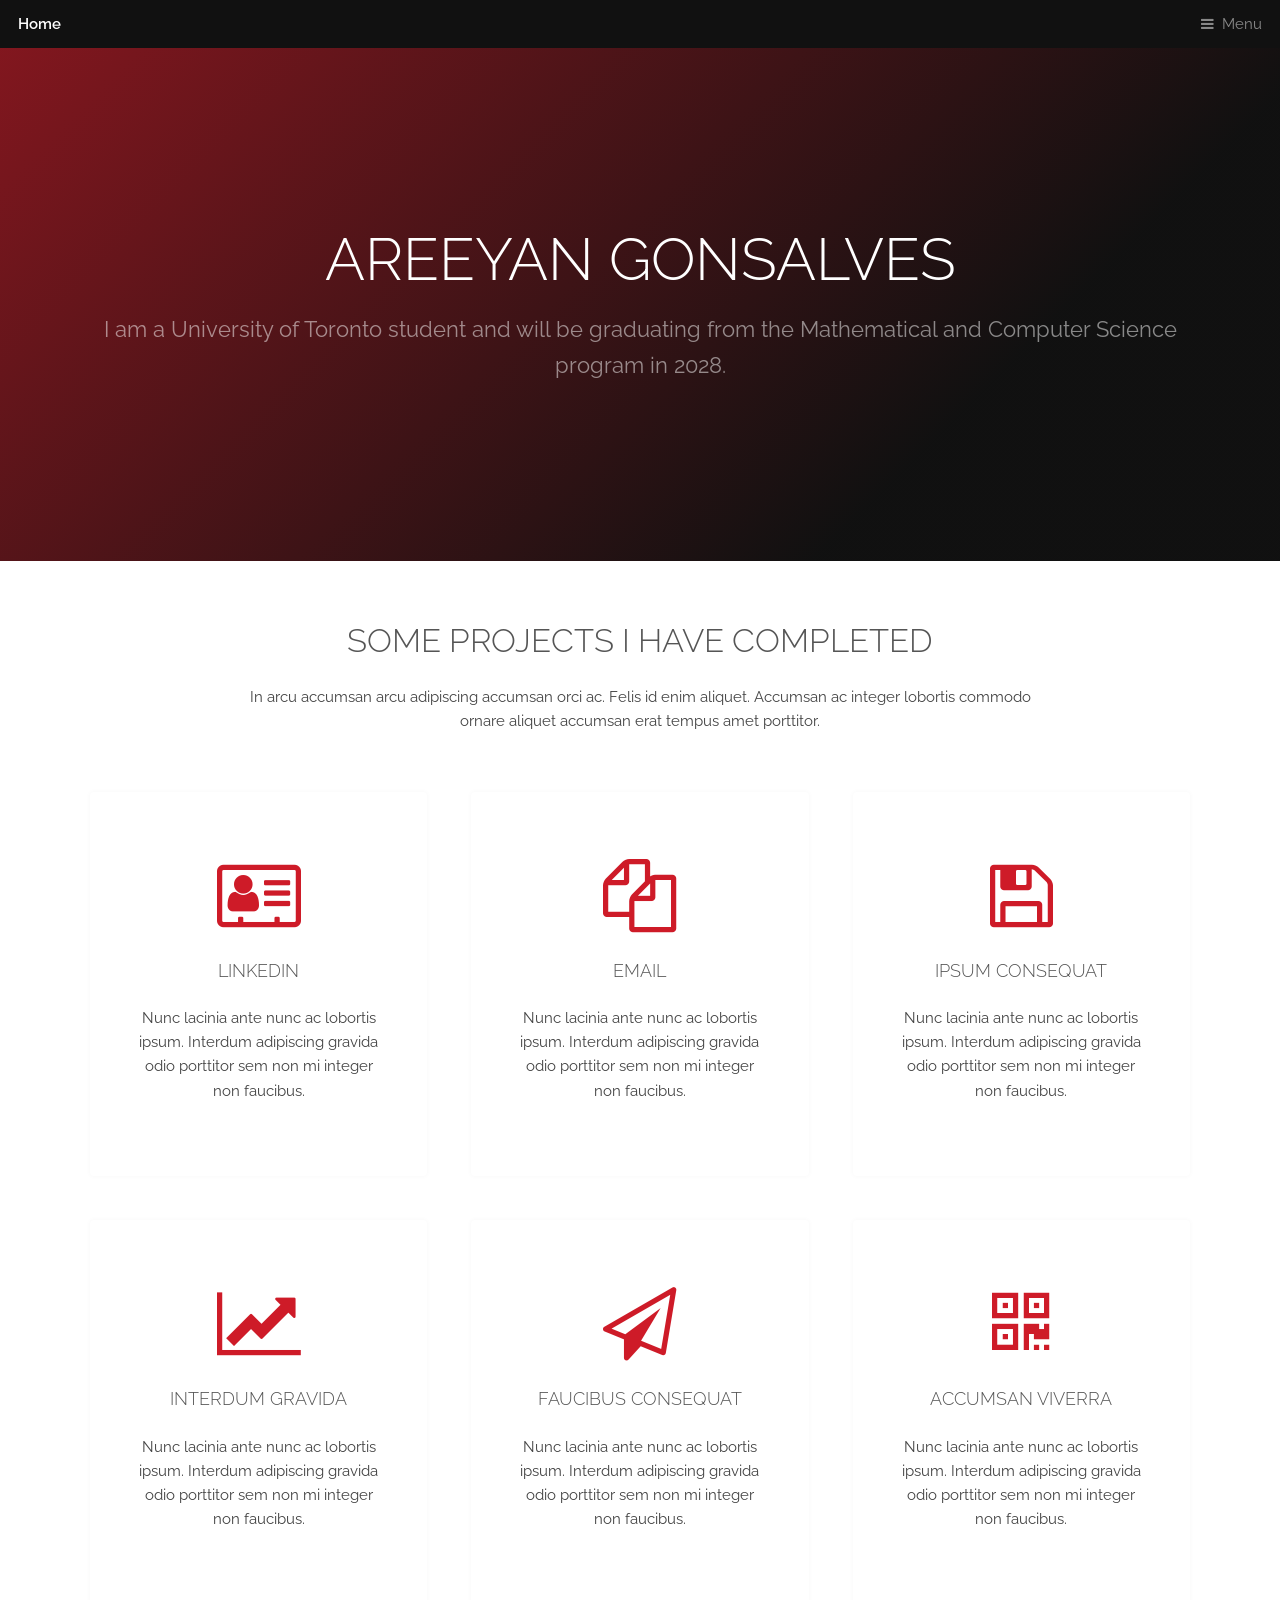
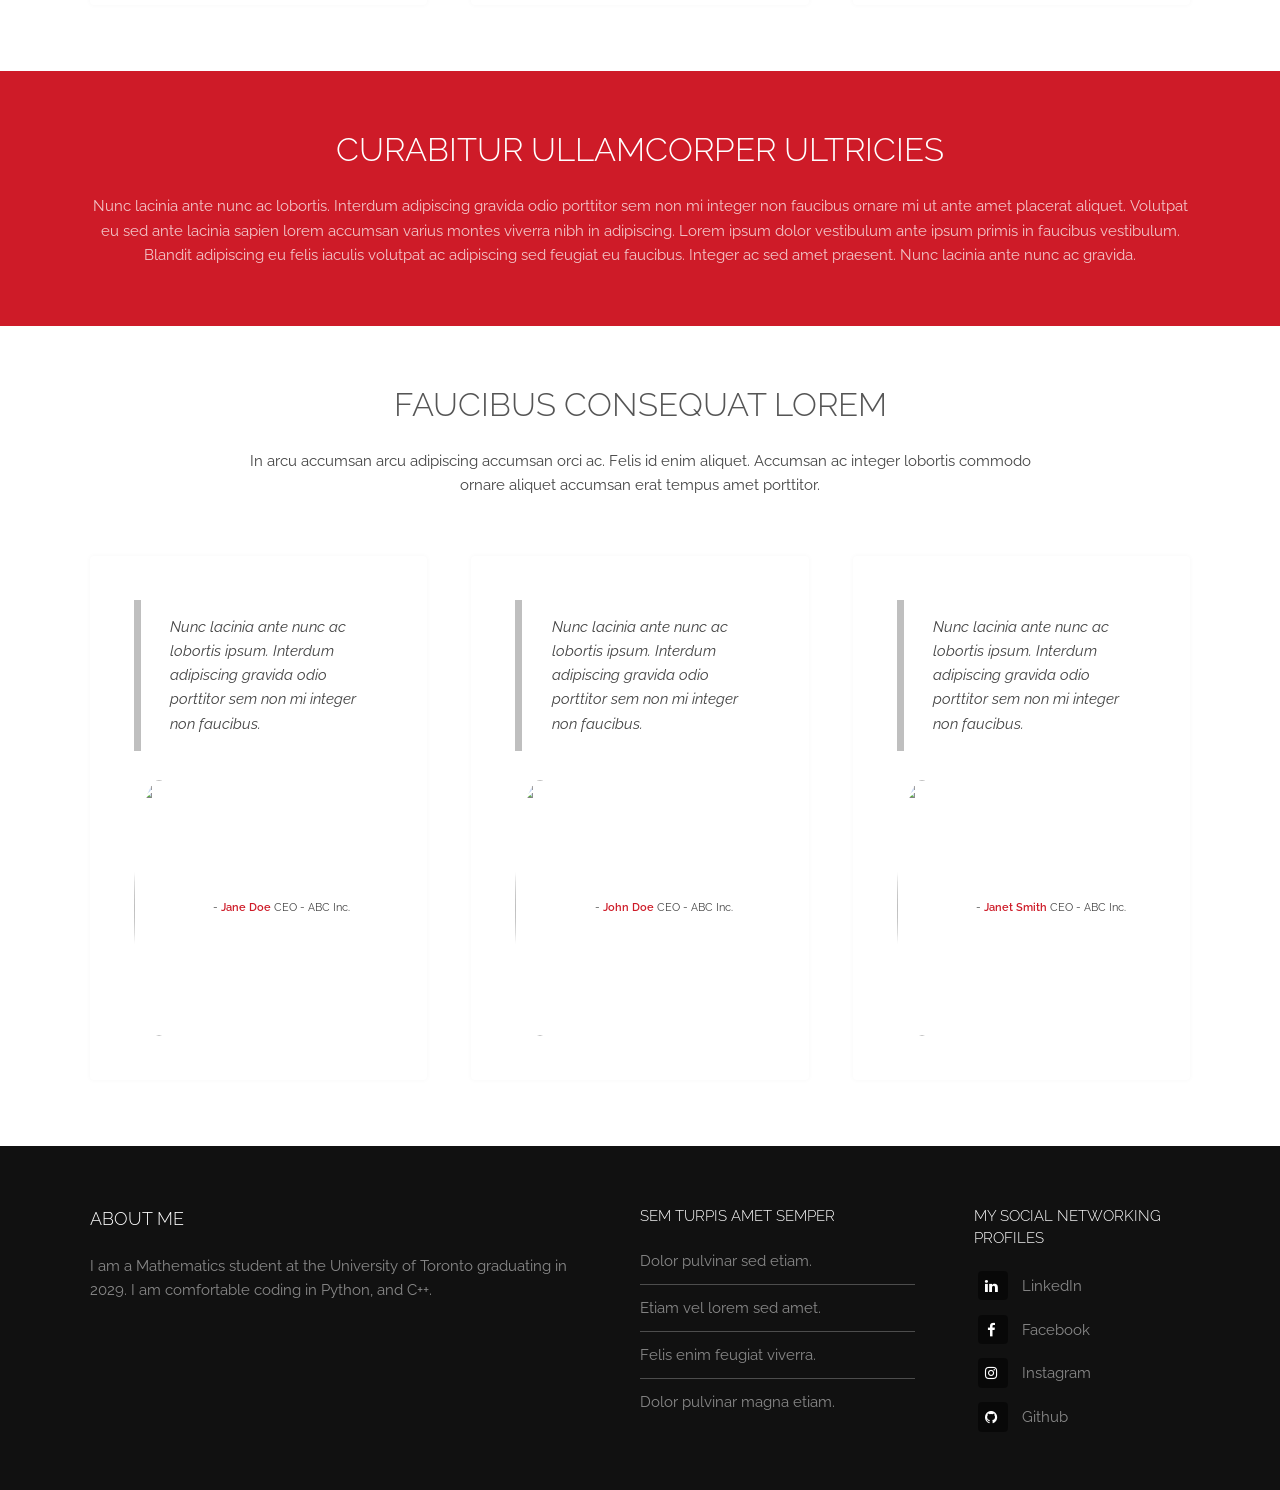
==== commit 95713046: "index.html" ====
--- a/index.html
+++ b/index.html
@@ -102,8 +102,8 @@
 				</div>
 			</section><!-- Footer --><footer id="footer"><div class="inner">
 					<div class="content">
-						<section><h3>Accumsan montes viverra</h3>
-							<p>Nunc lacinia ante nunc ac lobortis. Interdum adipiscing gravida odio porttitor sem non mi integer non faucibus ornare mi ut ante amet placerat aliquet. Volutpat eu sed ante lacinia sapien lorem accumsan varius montes viverra nibh in adipiscing. Lorem ipsum dolor vestibulum ante ipsum primis in faucibus vestibulum. Blandit adipiscing eu felis iaculis volutpat ac adipiscing sed feugiat eu faucibus. Integer ac sed amet praesent. Nunc lacinia ante nunc ac gravida.</p>
+						<section><h3>About Me</h3>
+							<p>I am a Mathematics student at the University of Toronto graduating in 2029. I am comfortable coding in Python, and C++.</p>
 						</section><section>
 							<h4>Sem turpis amet semper</h4>
 							<ul class="alt">
@@ -115,7 +115,7 @@
 							<ul class="plain">
 								<li><a href="https:www.linkedin.com/in/areeyan-gonsalves-a73760275"><i class="icon fa-linkedin">&nbsp;</i>LinkedIn</a></li>
 								<li><a href="#"><i class="icon fa-facebook">&nbsp;</i>Facebook</a></li>
-								<li><a href="#"><i class="icon fa-instagram">&nbsp;</i>Instagram</a></li>
+								<li><a href="https://www.instagram.com/o2asked/"><i class="icon fa-instagram">&nbsp;</i>Instagram</a></li>
 								<li><a href="https://github.com/areeyanG"><i class="icon fa-github">&nbsp;</i>Github</a></li>
 							</ul></section></div>
 				</div>
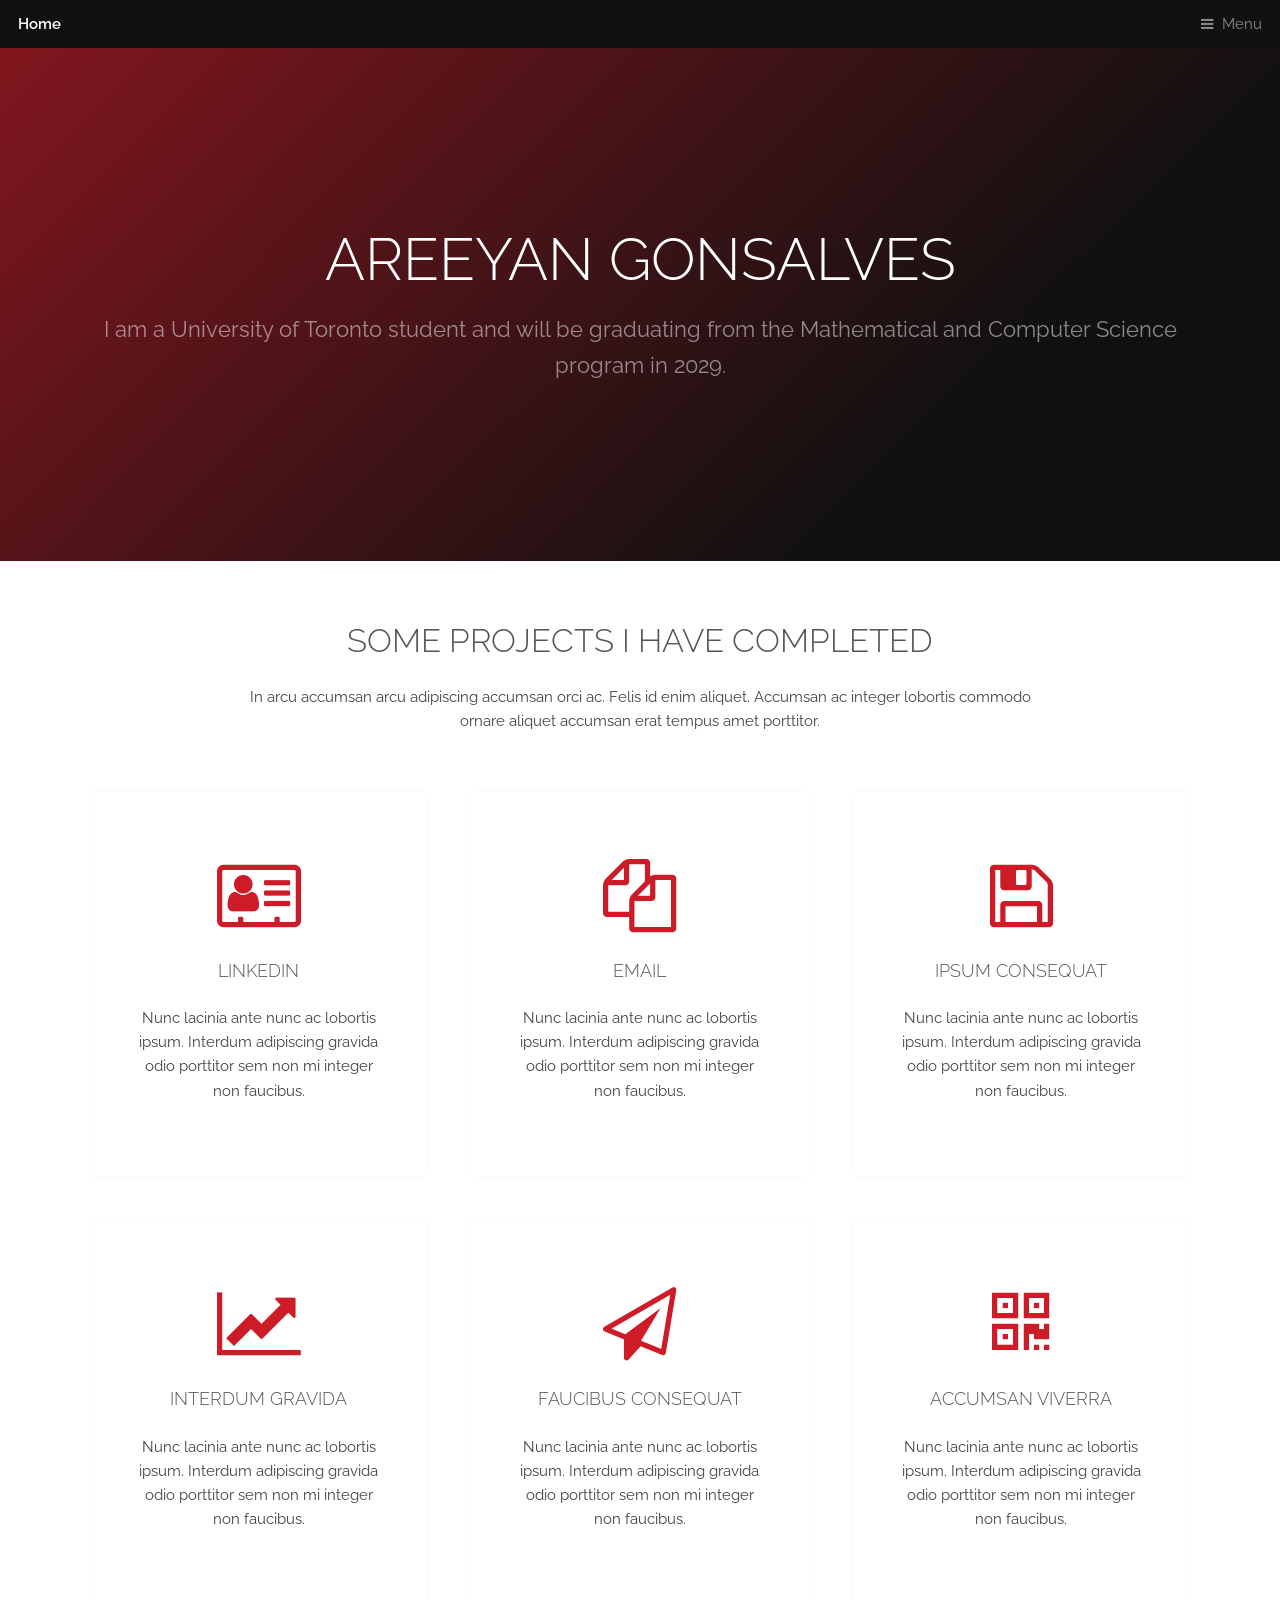
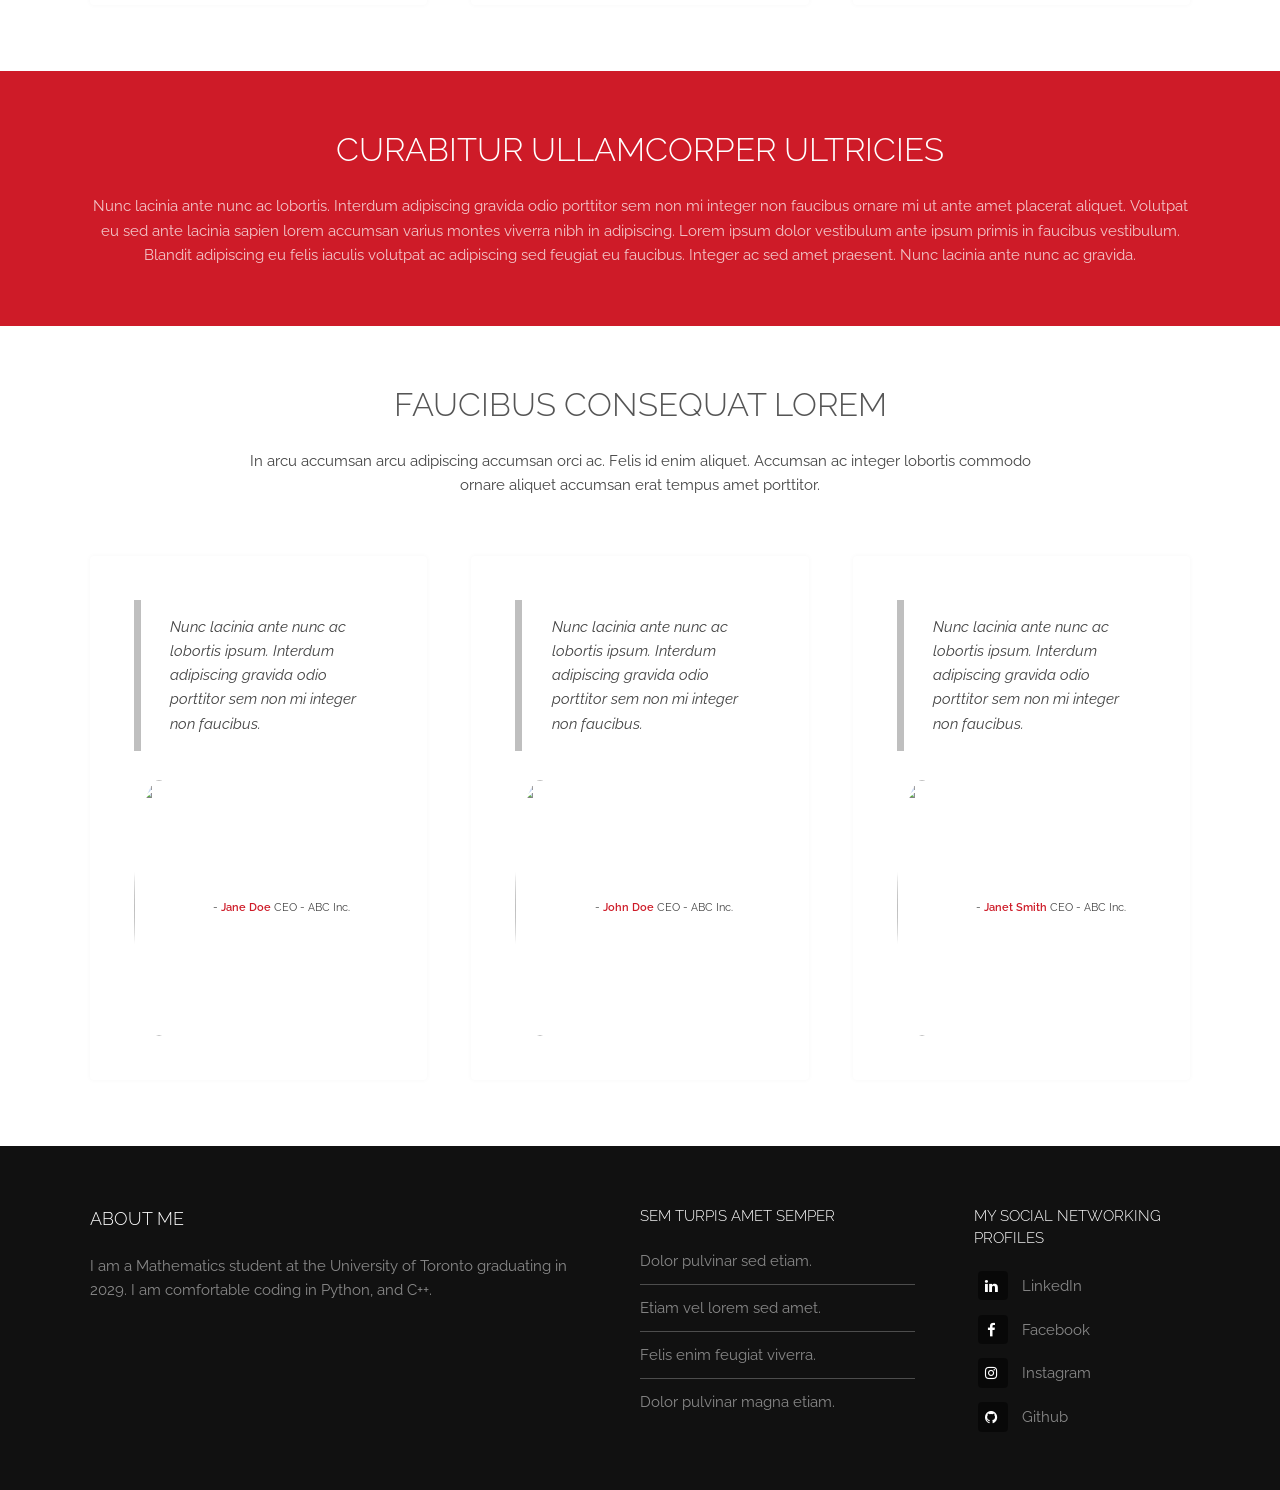
==== commit 9fe5fcc8: "index.html" ====
--- a/index.html
+++ b/index.html
@@ -21,7 +21,7 @@
 					<li><a href="resume.html">Resume</a></li>
 				</ul></nav><!-- Banner --><section id="banner"><div class="inner">
 					<h1>Areeyan Gonsalves</h1>
-					<p>I am a University of Toronto student and will be graduating from the Mathematical and Computer Science program in 2028.</p>
+					<p>I am a University of Toronto student and will be graduating from the Mathematical and Computer Science program in 2029.</p>
 				</div>
 				<video autoplay loop muted playsinline src="images/banner.mp4"></video></section><!-- Highlights --><section class="wrapper"><div class="inner">
 					<header class="special">
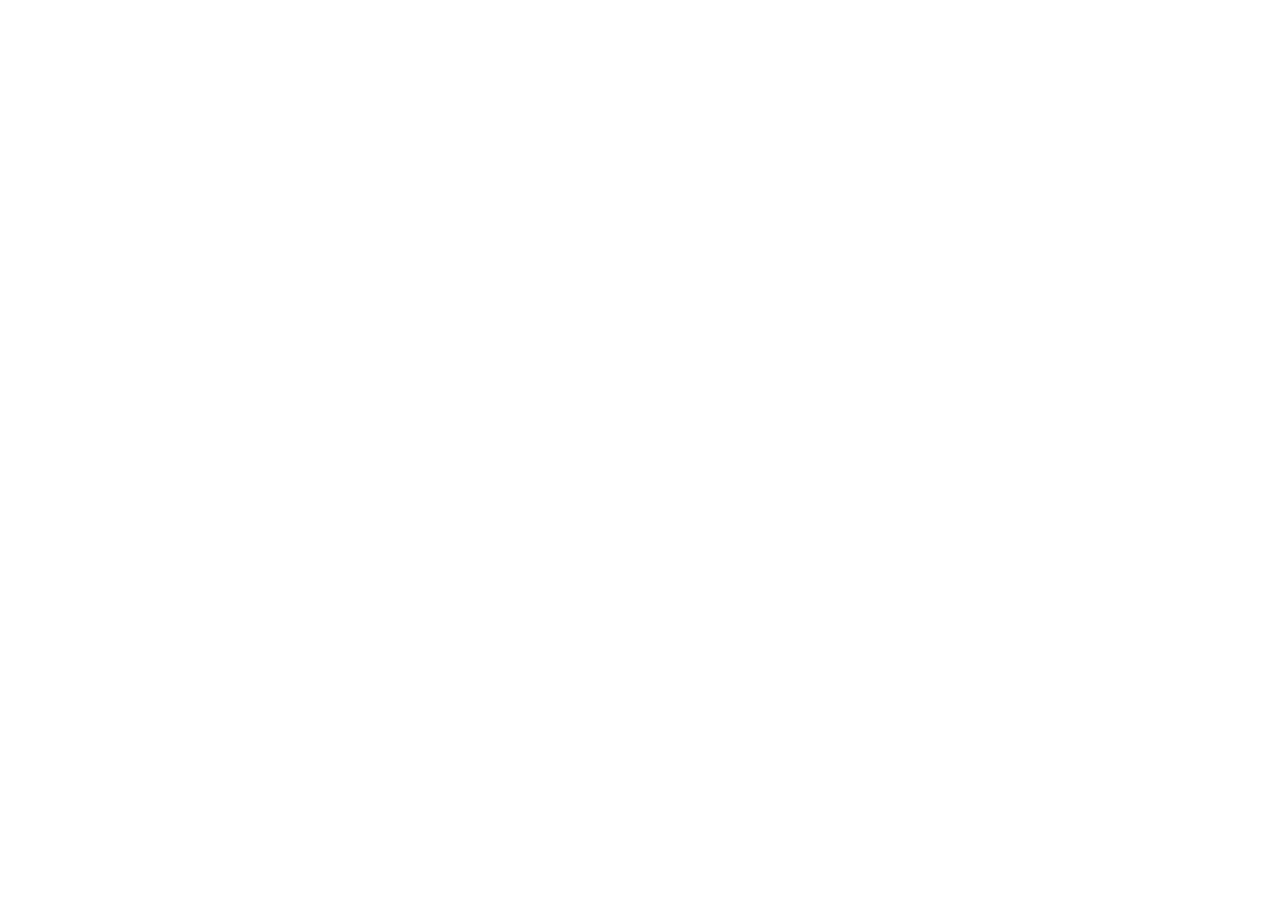
==== commit 855a2d6b: "initial website upload" ====
--- a/index.html
+++ b/index.html
@@ -1,130 +1,22 @@
-<!DOCTYPE HTML>
-
-<html>
-
-<head>
-	<!--Website Title-->
-	<title>Areeyan's Website</title>
-
-	<!--Website Formatting-->
-	<meta charset="utf-8"><meta name="robots" content="areeyangonsalves, follow, max-image-preview:large, max-snippet:-1, max-video-preview:-1"><meta name="viewport" content="width=device-width, initial-scale=1, user-scalable=no"><meta name="description" content=""><meta name="keywords" content=""><link rel="stylesheet" href="assets/css/main.css">
-</head>
-
-<body class="is-preload">
-
-		<!-- Header -->
-			<header id="header"><a class="logo" href="areeyangonsalves.html">Home</a>
-				<nav><a href="#menu">Menu</a>
-				</nav></header><!-- Nav --><nav id="menu"><ul class="links">
-					<li><a href="areeyangonsalves.html">Home</a></li>
-					<li><a href="elements.html">Elements</a></li>
-					<li><a href="resume.html">Resume</a></li>
-				</ul></nav><!-- Banner --><section id="banner"><div class="inner">
-					<h1>Areeyan Gonsalves</h1>
-					<p>I am a University of Toronto student and will be graduating from the Mathematical and Computer Science program in 2029.</p>
-				</div>
-				<video autoplay loop muted playsinline src="images/banner.mp4"></video></section><!-- Highlights --><section class="wrapper"><div class="inner">
-					<header class="special">
-						<h2>Some projects I have completed</h2>
-						<p>In arcu accumsan arcu adipiscing accumsan orci ac. Felis id enim aliquet. Accumsan ac integer lobortis commodo ornare aliquet accumsan erat tempus amet porttitor.</p>
-					</header><div class="highlights">
-						<section><div class="content">
-								<header><a href="#" class="icon fa-vcard-o"><span class="label">Icon</span></a>
-									<h3>LinkedIn</h3>
-								</header><p>Nunc lacinia ante nunc ac lobortis ipsum. Interdum adipiscing gravida odio porttitor sem non mi integer non faucibus.</p>
-							</div>
-						</section><section><div class="content">
-								<header><a href="#" class="icon fa-files-o"><span class="label">Icon</span></a>
-									<h3>Email</h3>
-								</header><p>Nunc lacinia ante nunc ac lobortis ipsum. Interdum adipiscing gravida odio porttitor sem non mi integer non faucibus.</p>
-							</div>
-						</section><section><div class="content">
-								<header><a href="#" class="icon fa-floppy-o"><span class="label">Icon</span></a>
-									<h3>Ipsum consequat</h3>
-								</header><p>Nunc lacinia ante nunc ac lobortis ipsum. Interdum adipiscing gravida odio porttitor sem non mi integer non faucibus.</p>
-							</div>
-						</section><section><div class="content">
-								<header><a href="#" class="icon fa-line-chart"><span class="label">Icon</span></a>
-									<h3>Interdum gravida</h3>
-								</header><p>Nunc lacinia ante nunc ac lobortis ipsum. Interdum adipiscing gravida odio porttitor sem non mi integer non faucibus.</p>
-							</div>
-						</section><section><div class="content">
-								<header><a href="#" class="icon fa-paper-plane-o"><span class="label">Icon</span></a>
-									<h3>Faucibus consequat</h3>
-								</header><p>Nunc lacinia ante nunc ac lobortis ipsum. Interdum adipiscing gravida odio porttitor sem non mi integer non faucibus.</p>
-							</div>
-						</section><section><div class="content">
-								<header><a href="#" class="icon fa-qrcode"><span class="label">Icon</span></a>
-									<h3>Accumsan viverra</h3>
-								</header><p>Nunc lacinia ante nunc ac lobortis ipsum. Interdum adipiscing gravida odio porttitor sem non mi integer non faucibus.</p>
-							</div>
-						</section></div>
-				</div>
-			</section><!-- CTA --><section id="cta" class="wrapper"><div class="inner">
-					<h2>Curabitur ullamcorper ultricies</h2>
-					<p>Nunc lacinia ante nunc ac lobortis. Interdum adipiscing gravida odio porttitor sem non mi integer non faucibus ornare mi ut ante amet placerat aliquet. Volutpat eu sed ante lacinia sapien lorem accumsan varius montes viverra nibh in adipiscing. Lorem ipsum dolor vestibulum ante ipsum primis in faucibus vestibulum. Blandit adipiscing eu felis iaculis volutpat ac adipiscing sed feugiat eu faucibus. Integer ac sed amet praesent. Nunc lacinia ante nunc ac gravida.</p>
-				</div>
-			</section><!-- Testimonials --><section class="wrapper"><div class="inner">
-					<header class="special"><h2>Faucibus consequat lorem</h2>
-						<p>In arcu accumsan arcu adipiscing accumsan orci ac. Felis id enim aliquet. Accumsan ac integer lobortis commodo ornare aliquet accumsan erat tempus amet porttitor.</p>
-					</header><div class="testimonials">
-						<section><div class="content">
-								<blockquote>
-									<p>Nunc lacinia ante nunc ac lobortis ipsum. Interdum adipiscing gravida odio porttitor sem non mi integer non faucibus.</p>
-								</blockquote>
-								<div class="author">
-									<div class="image">
-										<img height="256" width="256" src="images/pic01.jpg" alt=""></div>
-									<p class="credit">- <strong>Jane Doe</strong> <span>CEO - ABC Inc.</span></p>
-								</div>
-							</div>
-						</section><section><div class="content">
-								<blockquote>
-									<p>Nunc lacinia ante nunc ac lobortis ipsum. Interdum adipiscing gravida odio porttitor sem non mi integer non faucibus.</p>
-								</blockquote>
-								<div class="author">
-									<div class="image">
-										<img height="256" width="256" src="images/pic03.jpg" alt=""></div>
-									<p class="credit">- <strong>John Doe</strong> <span>CEO - ABC Inc.</span></p>
-								</div>
-							</div>
-						</section><section><div class="content">
-								<blockquote>
-									<p>Nunc lacinia ante nunc ac lobortis ipsum. Interdum adipiscing gravida odio porttitor sem non mi integer non faucibus.</p>
-								</blockquote>
-								<div class="author">
-									<div class="image">
-										<img height="256" width="256" src="images/pic02.jpg" alt=""></div>
-									<p class="credit">- <strong>Janet Smith</strong> <span>CEO - ABC Inc.</span></p>
-								</div>
-							</div>
-						</section></div>
-				</div>
-			</section><!-- Footer --><footer id="footer"><div class="inner">
-					<div class="content">
-						<section><h3>About Me</h3>
-							<p>I am a Mathematics student at the University of Toronto graduating in 2029. I am comfortable coding in Python, and C++.</p>
-						</section><section>
-							<h4>Sem turpis amet semper</h4>
-							<ul class="alt">
-								<li><a href="#">Dolor pulvinar sed etiam.</a></li>
-								<li><a href="#">Etiam vel lorem sed amet.</a></li>
-								<li><a href="#">Felis enim feugiat viverra.</a></li>
-								<li><a href="#">Dolor pulvinar magna etiam.</a></li>
-							</ul></section><section><h4>My Social Networking Profiles</h4>
-							<ul class="plain">
-								<li><a href="https:www.linkedin.com/in/areeyan-gonsalves-a73760275"><i class="icon fa-linkedin">&nbsp;</i>LinkedIn</a></li>
-								<li><a href="#"><i class="icon fa-facebook">&nbsp;</i>Facebook</a></li>
-								<li><a href="https://www.instagram.com/o2asked/"><i class="icon fa-instagram">&nbsp;</i>Instagram</a></li>
-								<li><a href="https://github.com/areeyanG"><i class="icon fa-github">&nbsp;</i>Github</a></li>
-							</ul></section></div>
-				</div>
-
-		</div>
-
-		<!-- Scripts -->
-			<script src="assets/js/jquery.min.js"></script><script src="assets/js/browser.min.js"></script><script src="assets/js/breakpoints.min.js"></script><script src="assets/js/util.js"></script><script src="assets/js/main.js"></script>
-
-</body>
-
-</html>
+<!doctype html>
+<html lang="en">
+  <head>
+    <meta charset="UTF-8" />
+    <link rel="icon" type="image/svg+xml" href="/vite.svg" />
+    <meta name="viewport" content="width=device-width, initial-scale=1.0" />
+    <title>Areeyan Gonsalves — CS Student</title>
+    <meta name="description" content="Personal portfolio of Areeyan Gonsalves, Computer Science student passionate about building thoughtful software." />
+    <meta property="og:title" content="Areeyan Gonsalves — CS Student" />
+    <meta property="og:description" content="Personal portfolio of Areeyan Gonsalves, Computer Science student." />
+    <meta property="og:image" content="/og-image.png" />
+    <meta name="twitter:card" content="summary_large_image" />
+    <meta name="twitter:image" content="/og-image.png" />
+    <link rel="preconnect" href="https://fonts.googleapis.com" />
+    <link rel="preconnect" href="https://fonts.gstatic.com" crossorigin />
+    <link href="https://fonts.googleapis.com/css2?family=Inter:wght@300;400;500;600;700&family=Lora:ital,wght@0,400;0,500;0,600;1,400;1,500&display=swap" rel="stylesheet" />
+  </head>
+  <body>
+    <div id="root"></div>
+    <script type="module" src="/src/main.tsx"></script>
+  </body>
+</html>
